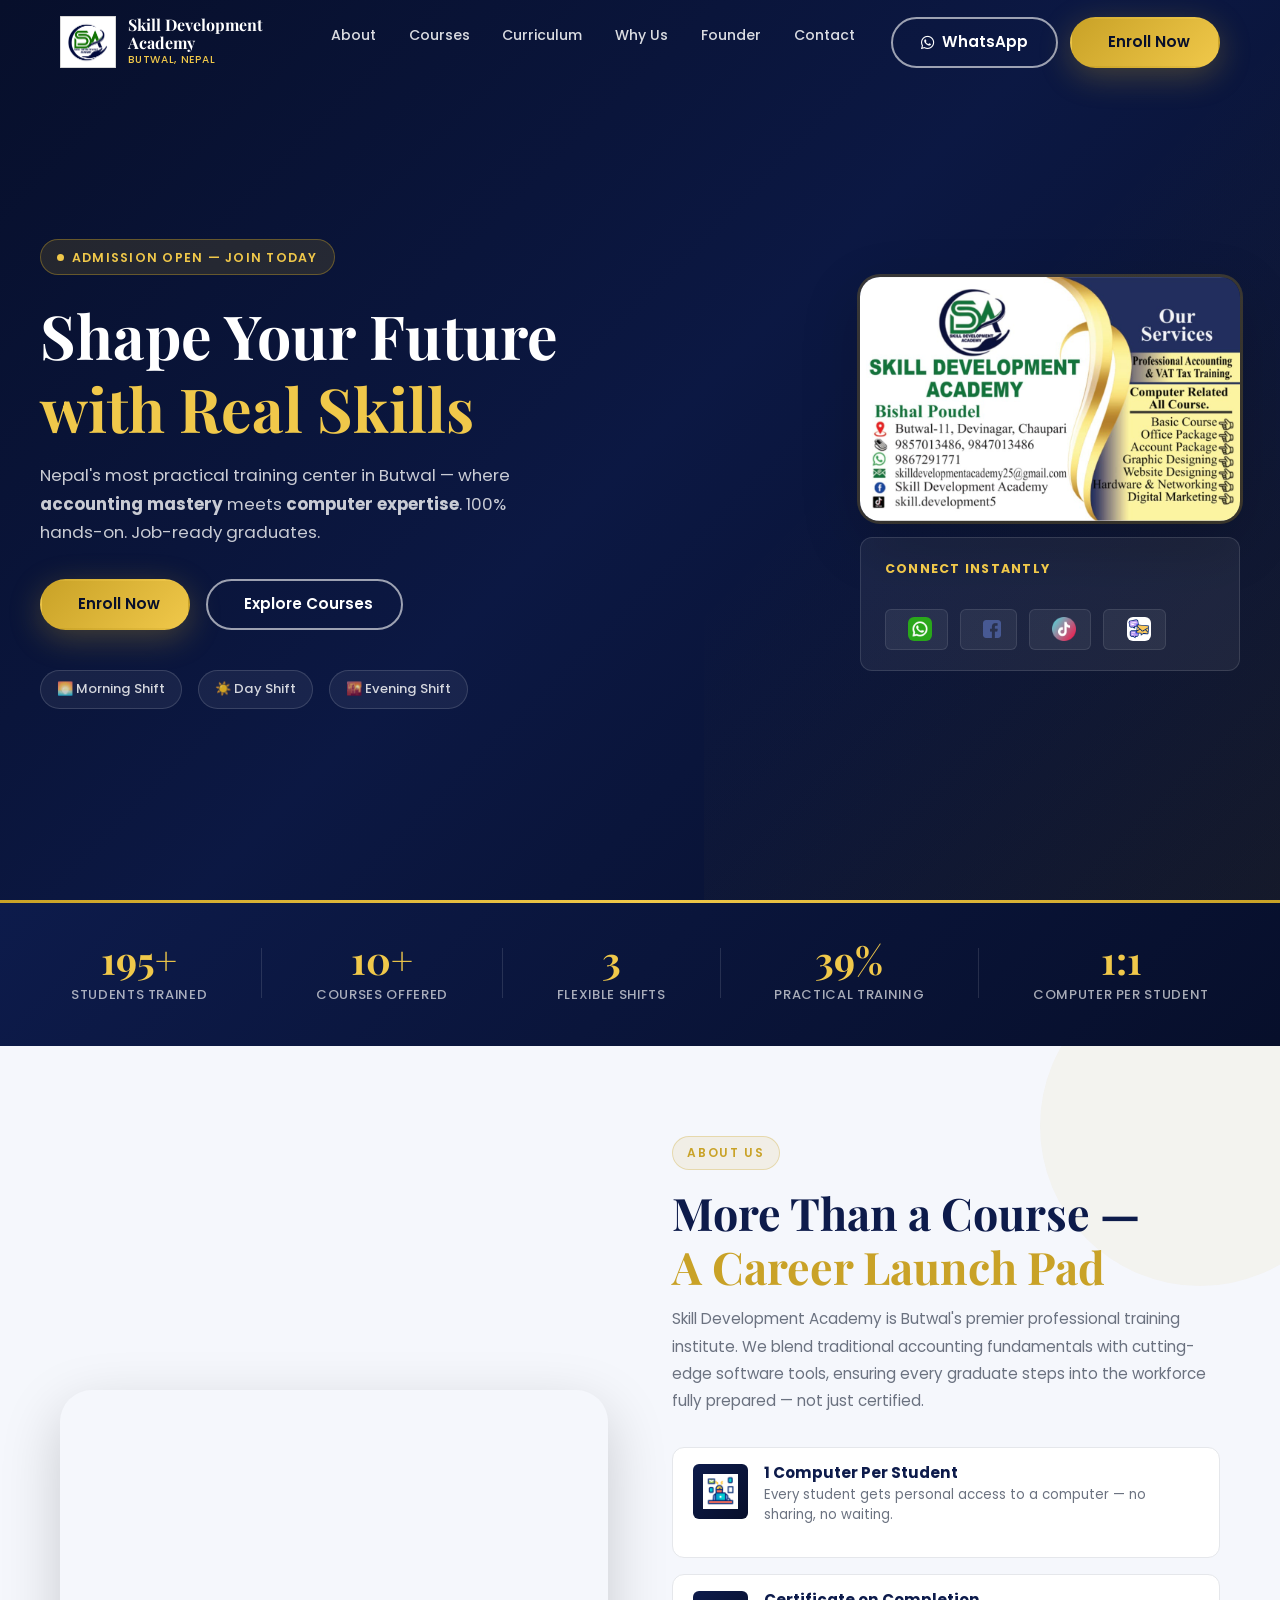
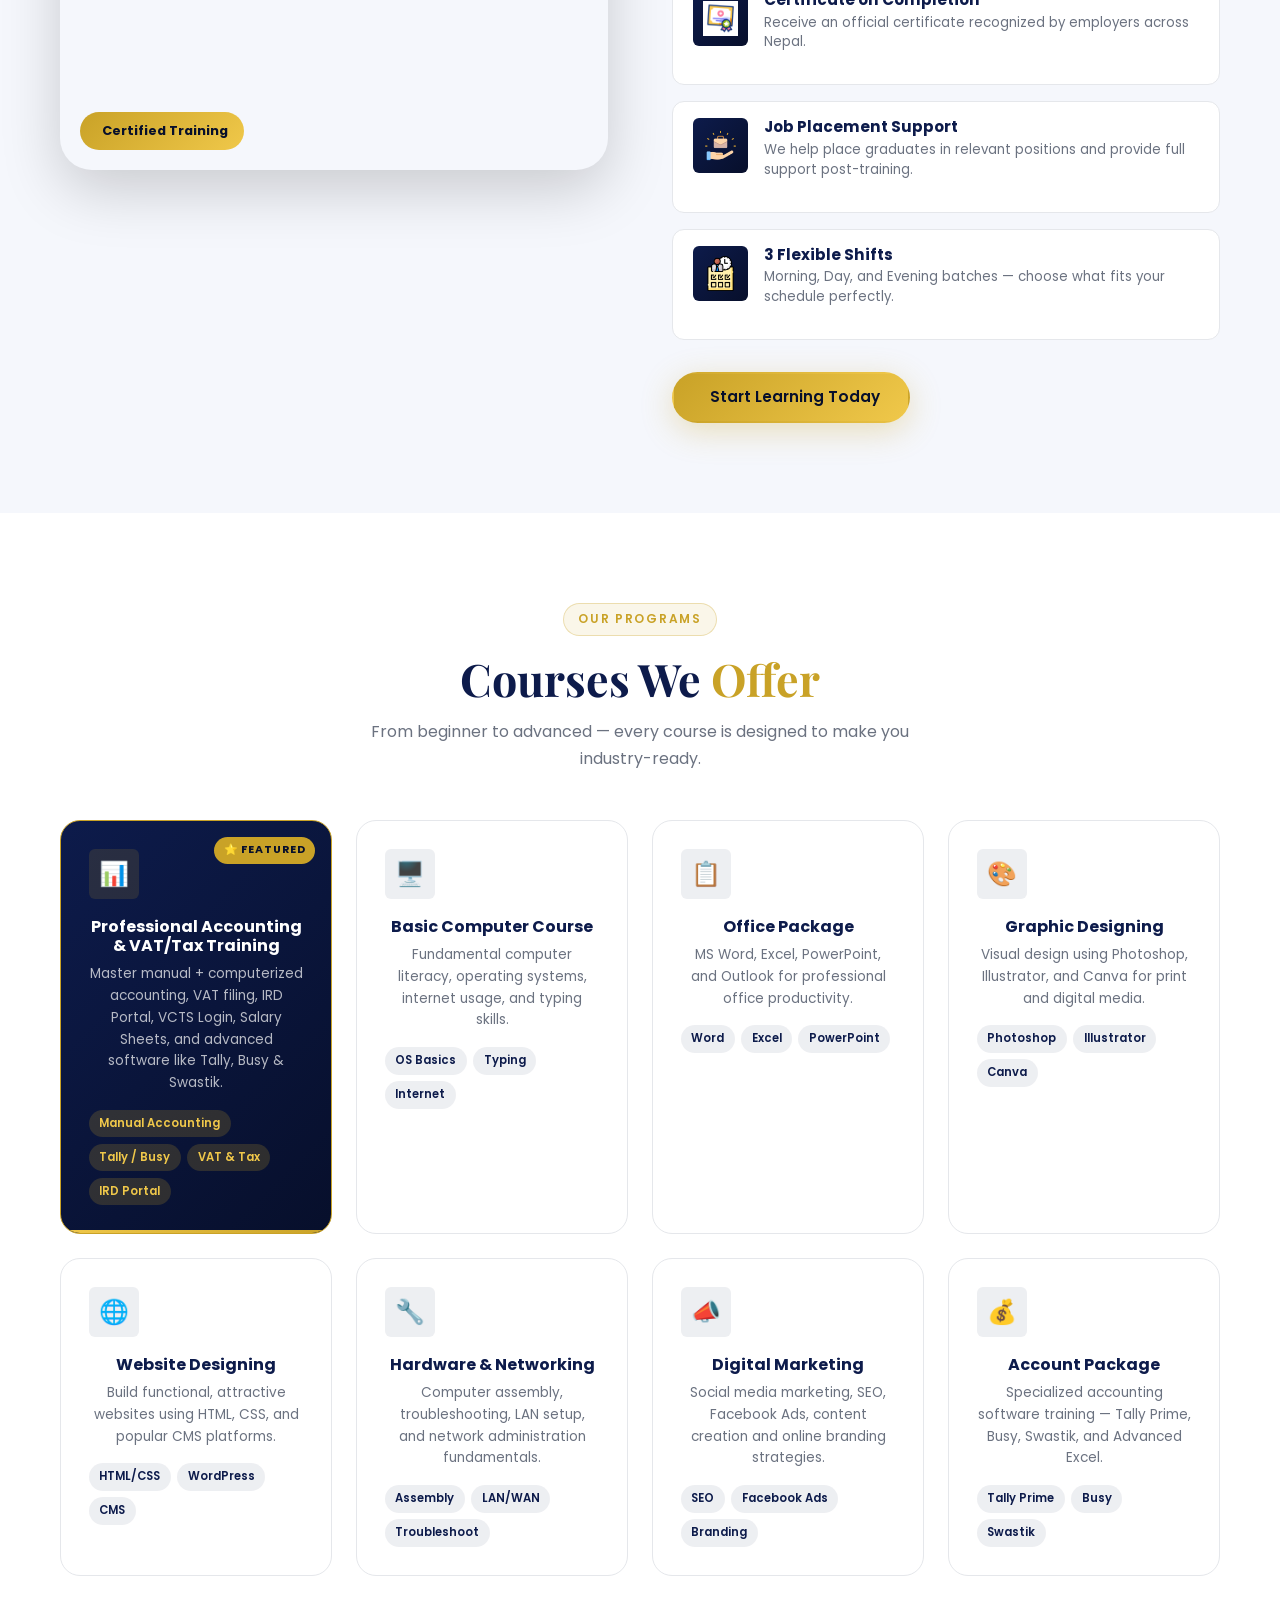
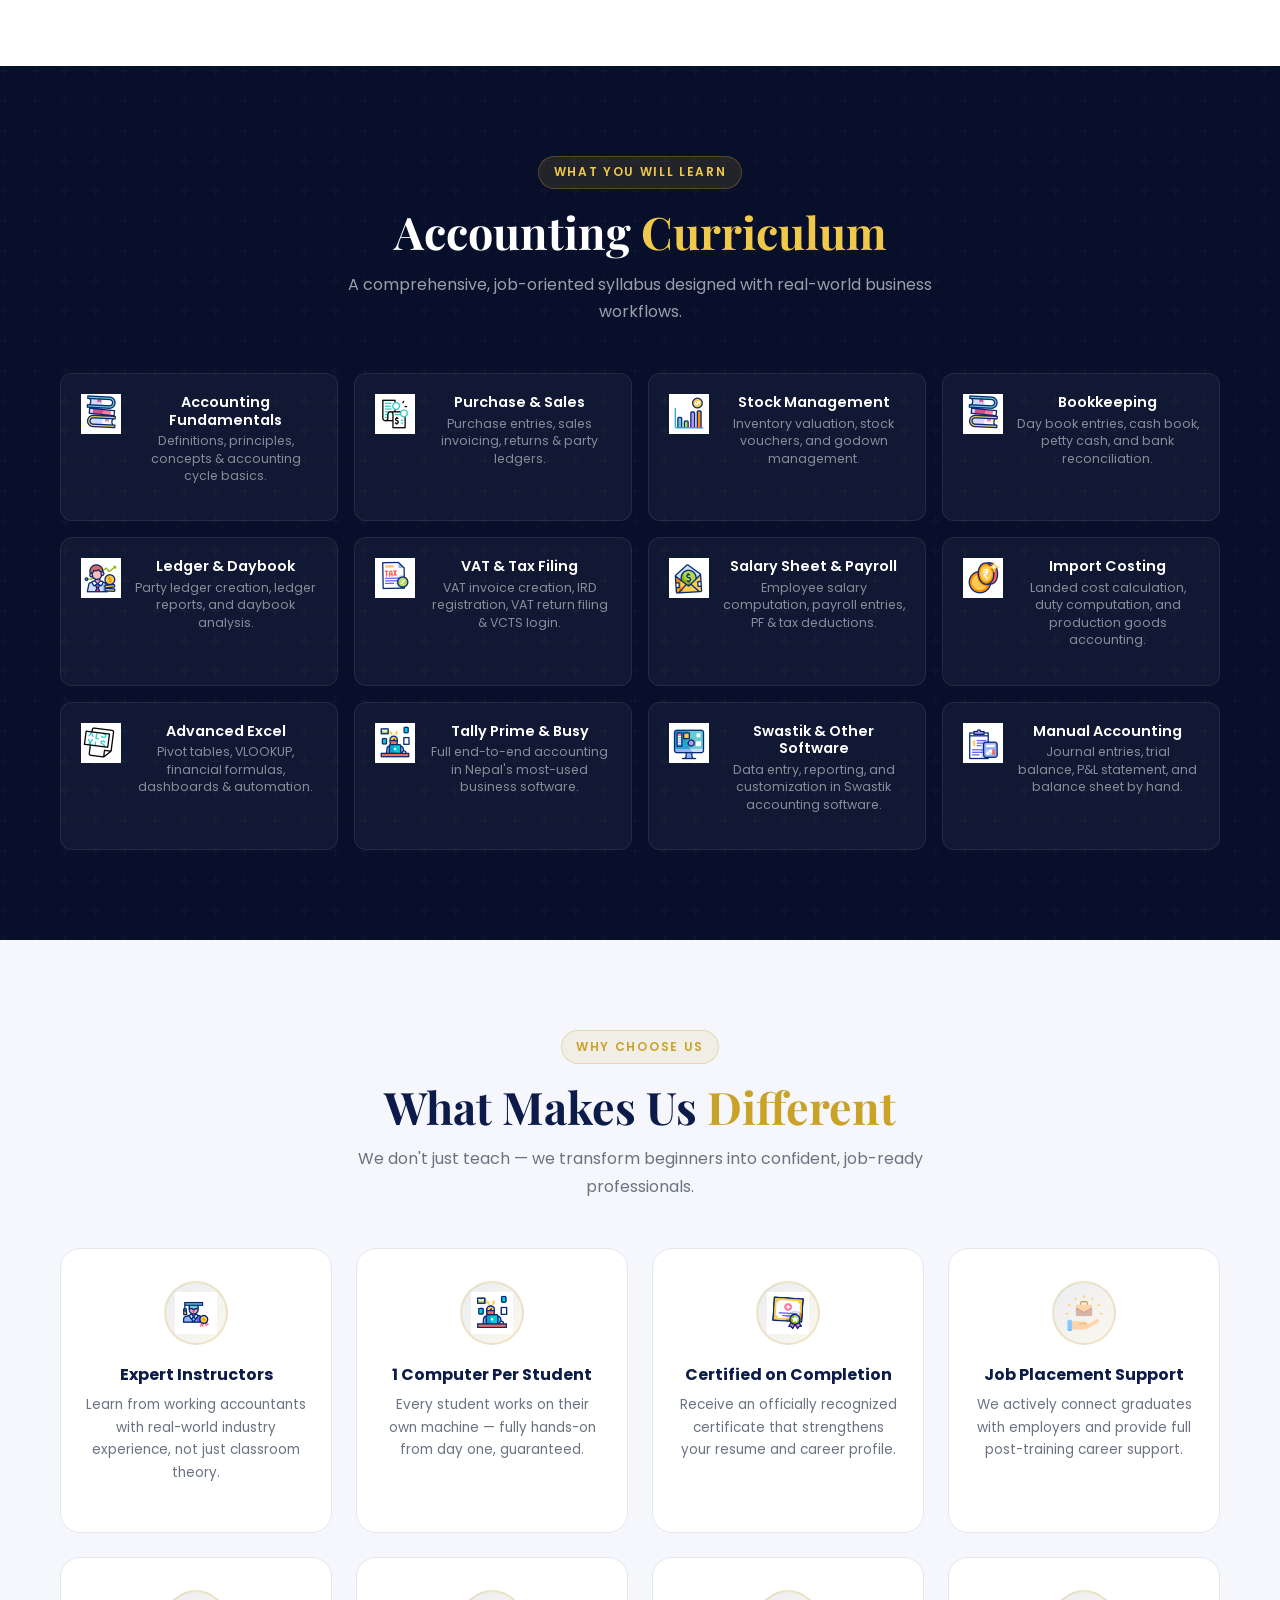
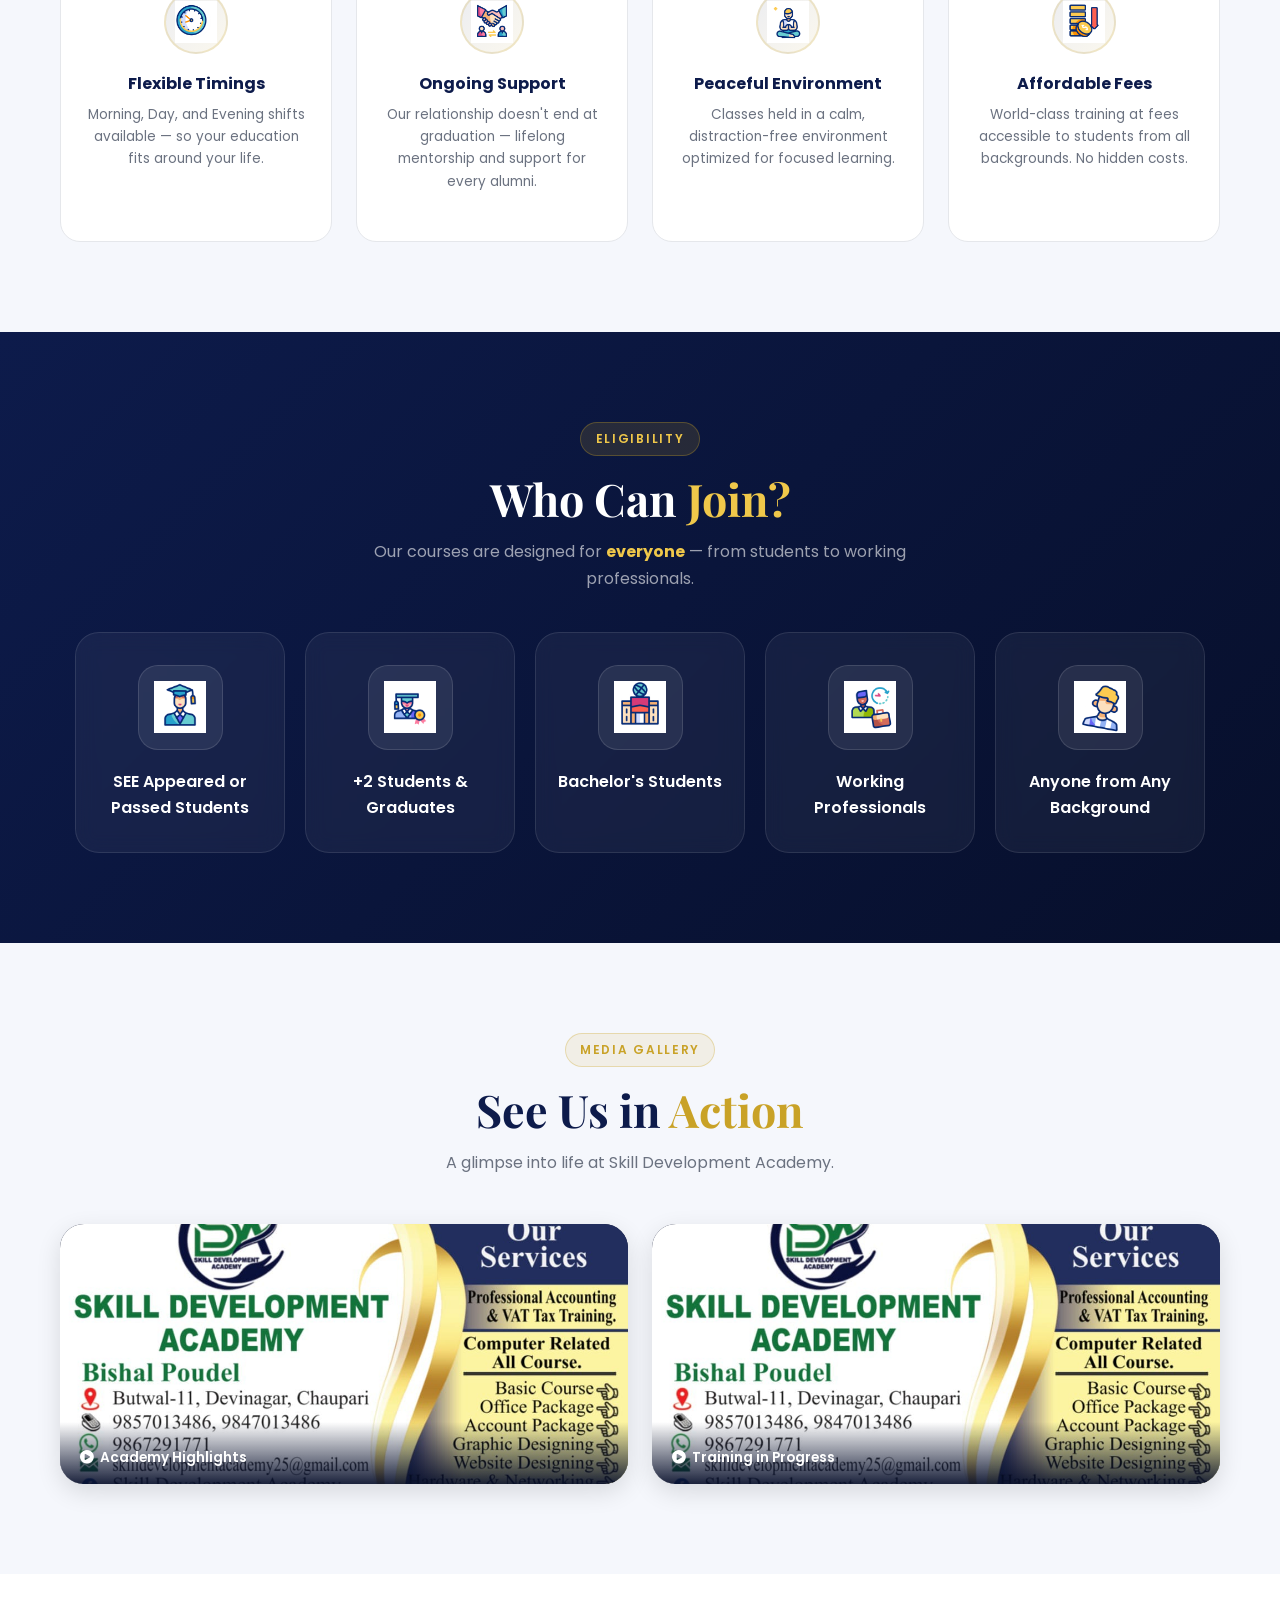
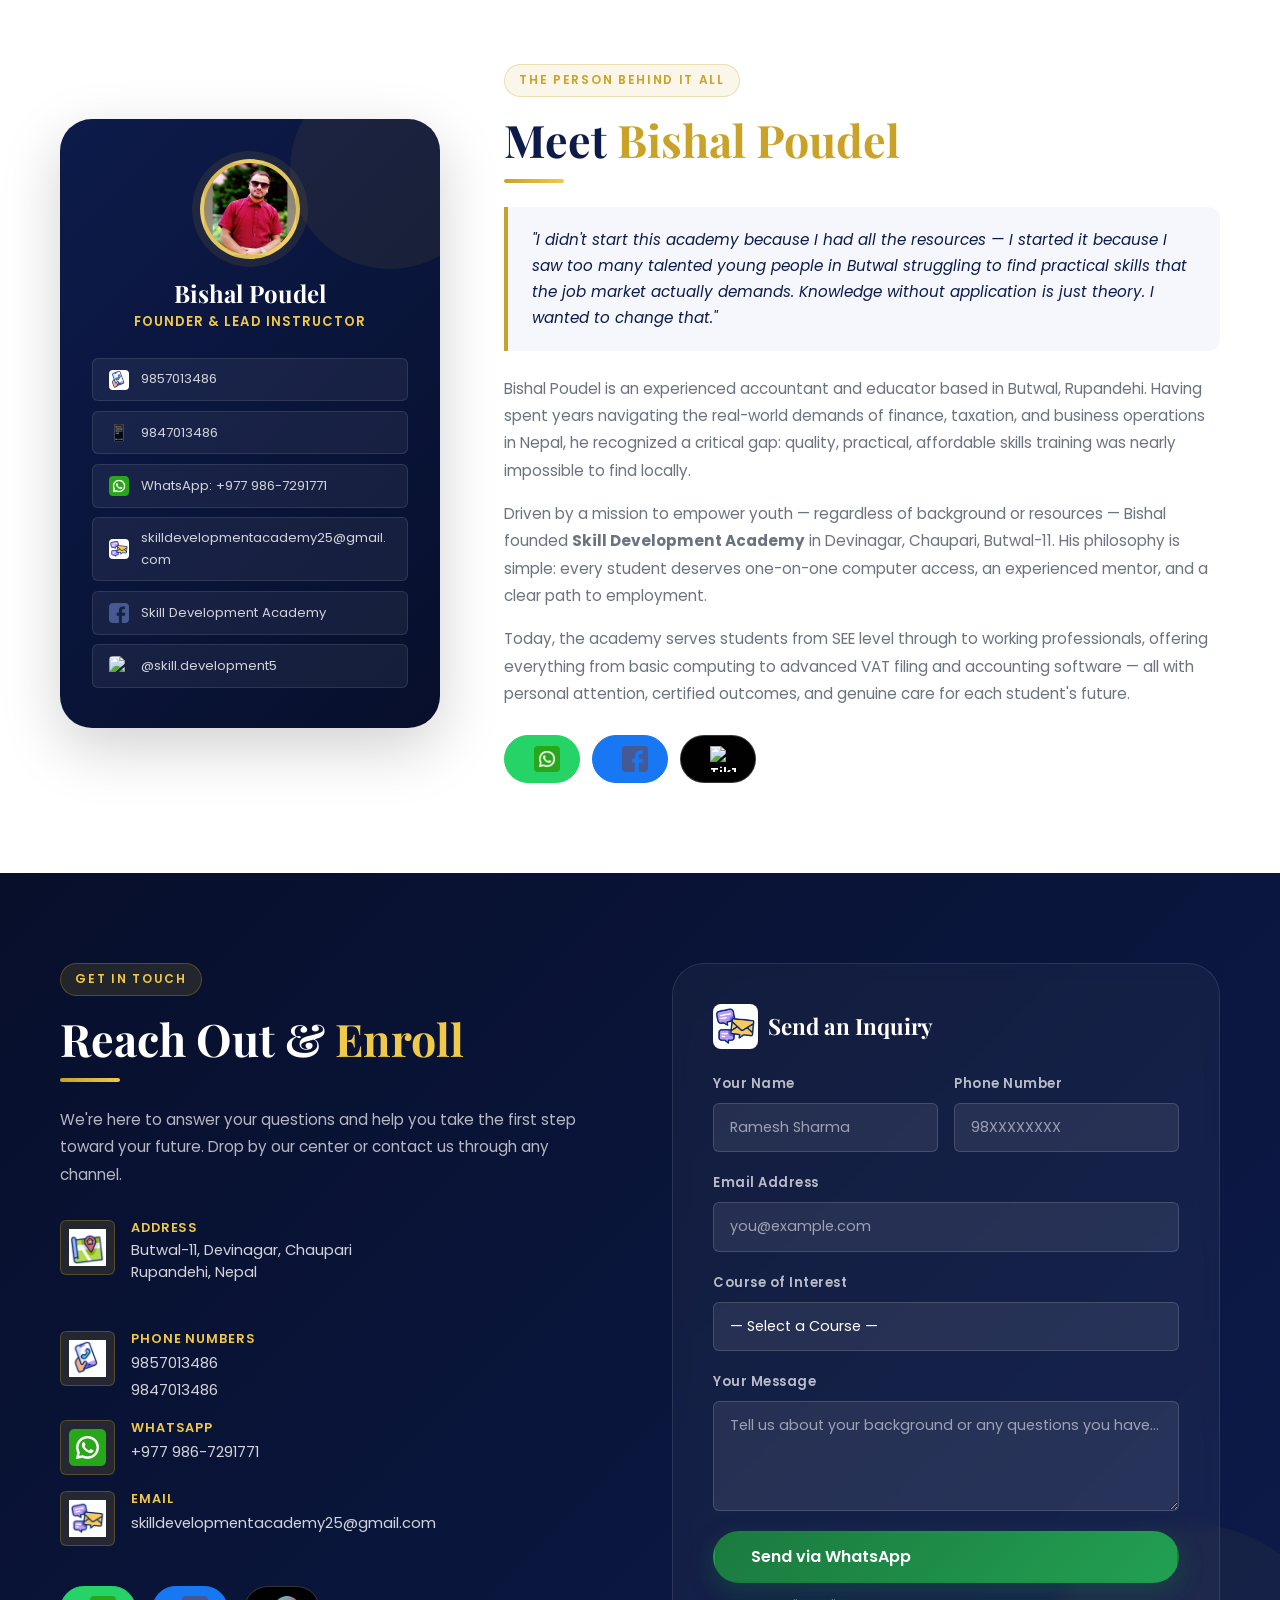
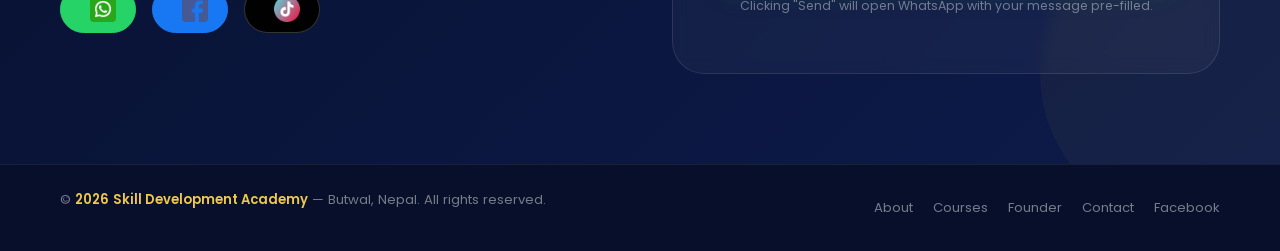
==== index.html @ 54a05e5a "fixed netlify homepage" ====
<!DOCTYPE html>
<html lang="en">
<head>
  <!-- =====================================================
       META & SEO
       ===================================================== -->
  <meta charset="UTF-8" />
  <meta name="viewport" content="width=device-width, initial-scale=1.0" />
  <meta name="description"
        content="Skill Development Academy – Butwal | Professional Accounting, VAT & Tax Training, Computer Courses. 100% Practical. Job-Oriented. Flexible Shifts." />
  <meta name="keywords"
        content="Skill Development Academy, Butwal, Accounting Course, VAT Training, Computer Course, Tally, Busy, Digital Marketing, Graphic Designing" />
  <meta name="author" content="Skill Development Academy – Bishal Poudel" />

  <!-- Open Graph -->
  <meta property="og:title"       content="Skill Development Academy | Butwal" />
  <meta property="og:description" content="Professional Accounting, VAT Training & Computer Courses in Butwal. Job-Oriented. 100% Practical." />
  <meta property="og:image"       content="assets/media/pamplate.jpeg" />
  <meta property="og:type"        content="website" />

  <title>Skill Development Academy | Butwal – Professional IT & Accounting Courses</title>

  <!-- =====================================================
       FONTS
       ===================================================== -->
  <link rel="preconnect" href="https://fonts.googleapis.com" />
  <link rel="preconnect" href="https://fonts.gstatic.com" crossorigin />
  <link href="https://fonts.googleapis.com/css2?family=Playfair+Display:wght@700;900&family=Poppins:wght@400;500;600;700&display=swap"
        rel="stylesheet" />

  <!-- =====================================================
       BOOTSTRAP 5.3
       ===================================================== -->
  <link
    href="https://cdn.jsdelivr.net/npm/bootstrap@5.3.3/dist/css/bootstrap.min.css"
    rel="stylesheet"
    integrity="sha384-QWTKZyjpPEjISv5WaRU9OFeRpok6YctnYmDr5pNlyT2bRjXh0JMhjY6hW+ALEwIH"
    crossorigin="anonymous"
  />

  <!-- Remove Bootstrap Icons link and add this instead: -->
<link rel="stylesheet" href="https://cdnjs.cloudflare.com/ajax/libs/font-awesome/6.5.0/css/all.min.css">

  <!-- =====================================================
       CUSTOM STYLESHEET
       ===================================================== -->
  <link rel="stylesheet" href="/pages/style.css" />
  <link rel="icon" href="../Assets/logo.png" type="image/png">
</head>

<body>

  <!-- =====================================================
       NAVBAR
       ===================================================== -->
  <nav id="navbar" aria-label="Main navigation">
    <div class="container navbar-inner">

      <!-- Brand -->
      <a href="#hero" class="navbar-brand">
        <img src="/Assets/logo.png" alt="Skill Development Academy Logo" class="navbar-logo" />
        <div class="navbar-brand-text">
          <span class="navbar-brand-name">Skill Development<br>Academy</span>
          <span class="navbar-brand-tagline">Butwal, Nepal</span>
        </div>
      </a>

      <!-- Desktop links -->
      <ul class="nav-links" role="list">
        <li><a href="#about">About</a></li>
        <li><a href="#courses">Courses</a></li>
        <li><a href="#curriculum">Curriculum</a></li>
        <li><a href="#why">Why Us</a></li>
        <li><a href="#founder">Founder</a></li>
        <li><a href="#contact">Contact</a></li>
      </ul>

      <!-- Desktop CTA -->
      <div class="nav-cta">
        <a href="https://wa.me/9779867291771" target="_blank" rel="noopener"
           class="btn btn-outline-white btn-sm">
          <i class="fab fa-whatsapp"></i> WhatsApp
        </a>
        <a href="#contact" class="btn btn-gold btn-sm">
          <i class="bi bi-mortarboard-fill"></i> Enroll Now
        </a>
      </div>

      <!-- Mobile hamburger -->
      <button class="nav-toggler" id="navToggler" aria-label="Toggle navigation" aria-expanded="false">
        <span></span><span></span><span></span>
      </button>
    </div>

    <!-- Mobile menu -->
    <div class="nav-mobile" id="navMobile" role="navigation">
      <a href="#about"      class="nav-link-mobile">About</a>
      <a href="#courses"    class="nav-link-mobile">Courses</a>
      <a href="#curriculum" class="nav-link-mobile">Curriculum</a>
      <a href="#why"        class="nav-link-mobile">Why Us</a>
      <a href="#founder"    class="nav-link-mobile">Founder</a>
      <a href="#contact"    class="nav-link-mobile">Contact</a>
      <a href="https://wa.me/9779867291771" target="_blank" rel="noopener"
         class="btn btn-green mt-2">
        <i class="bi bi-whatsapp"></i> Chat on WhatsApp
      </a>
      <a href="#contact" class="btn btn-gold mt-1">
        <i class="bi bi-mortarboard-fill"></i> Enroll Now
      </a>
    </div>
  </nav>
  <!-- /NAVBAR -->


  <!-- =====================================================
       HERO SECTION
       ===================================================== -->
  <section id="hero" aria-label="Hero">

    <!-- Background video -->
    <video class="hero-video-bg" autoplay muted loop playsinline
           aria-hidden="true" preload="metadata">
      <source src="/Assets/Hero_section.mp4" type="video/mp4" />
    </video>

    <div class="hero-overlay" aria-hidden="true"></div>
    <div class="hero-stripe"  aria-hidden="true"></div>

    <div class="container hero-content">
      <div class="hero-row">

        <!-- Hero Text -->
        <div class="hero-text">
          <div class="hero-badge">
            <span class="dot"></span> Admission Open — Join Today
          </div>

          <h1 class="hero-title">
            Shape Your Future<br>
            <span class="highlight">with Real Skills</span>
          </h1>

          <p class="hero-desc">
            Nepal's most practical training center in Butwal — where <strong>accounting mastery</strong>
            meets <strong>computer expertise</strong>. 100% hands-on. Job-ready graduates.
          </p>

          <div class="hero-actions">
            <a href="#contact" class="btn btn-gold">
              <i class="bi bi-mortarboard-fill"></i> Enroll Now
            </a>
            <a href="#courses" class="btn btn-outline-white">
              <i class="bi bi-grid-3x3-gap-fill"></i> Explore Courses
            </a>
          </div>

          <!-- Shift pills -->
          <div class="hero-shifts">
            <div class="shift-pill">🌅 Morning Shift</div>
            <div class="shift-pill">☀️ Day Shift</div>
            <div class="shift-pill">🌇 Evening Shift</div>
          </div>
        </div>

        <!-- Hero Visual -->
        <div class="hero-visual">
          <!-- Academy flyer / pamphlet -->
          <div class="hero-flyer">
            <img src="/Assets/pamplate.jpeg"
                 alt="Skill Development Academy – Course Pamphlet"
                 loading="eager" />
          </div>

          <!-- Quick social contact -->
          <div class="hero-quick-contact">
            <p class="qc-title">Connect Instantly</p>
            <div class="qc-links">
              <a href="https://wa.me/9779867291771" target="_blank" rel="noopener"
                 class="qc-link">
                <i class="bi bi-whatsapp" style="color:#25d366;font-size:1.1rem;"></i>
                <img src="/Assets/GIF/whatsapp.png" alt="Whatsapp">
              </a>
              <a href="https://www.facebook.com/profile.php?id=61586348606118"
                 target="_blank" rel="noopener" class="qc-link">
                <i class="bi bi-facebook" style="color:#1877f2;font-size:1.1rem;"></i>
                <img src="/Assets/GIF/facebook.png" alt="Facebook" class="brand-icon">
              </a>
              <a href="https://tiktok.com/@bishalpoudel35"
                 target="_blank" rel="noopener" class="qc-link">
                <i class="bi bi-tiktok" style="font-size:1rem;"></i>
                <img src="/Assets/GIF/Tiktok.png" alt="TikTok">
              </a>
              <a href="mailto:skilldevelopmentacademy25@gmail.com" class="qc-link">
                <i class="bi bi-envelope-fill" style="color:#ea4335;font-size:1rem;"></i>
                <img src="/Assets/GIF/Email.gif" alt="Email">
              </a>
            </div>
          </div>
        </div>
        <!-- /Hero Visual -->

      </div>
    </div>
  </section>
  <!-- /HERO -->


  <!-- =====================================================
       STATS BAR
       ===================================================== -->
  <section id="stats" aria-label="Academy statistics">
    <div class="container">
      <div class="stats-grid">

        <div class="stat-item">
          <div class="stat-number" data-count="500">0+</div>
          <div class="stat-label">Students Trained</div>
        </div>

        <div class="stat-divider" aria-hidden="true"></div>

        <div class="stat-item">
          <div class="stat-number" data-count="10">0+</div>
          <div class="stat-label">Courses Offered</div>
        </div>

        <div class="stat-divider" aria-hidden="true"></div>

        <div class="stat-item">
          <div class="stat-number" data-count="3">0</div>
          <div class="stat-label">Flexible Shifts</div>
        </div>

        <div class="stat-divider" aria-hidden="true"></div>

        <div class="stat-item">
          <div class="stat-number" data-count="100">0%</div>
          <div class="stat-label">Practical Training</div>
        </div>

        <div class="stat-divider" aria-hidden="true"></div>

        <div class="stat-item">
          <div class="stat-number">1:1</div>
          <div class="stat-label">Computer Per Student</div>
        </div>

      </div>
    </div>
  </section>
  <!-- /STATS -->


  <!-- =====================================================
       ABOUT SECTION
       ===================================================== -->
  <section id="about" aria-labelledby="about-heading">
    <div class="container">
      <div class="about-grid">

        <!-- Video / media side -->
        <div class="about-video-wrap reveal">
          <video autoplay muted loop playsinline preload="metadata">
            <source src="/Assets/About-us.mp4" type="video/mp4" />
          </video>
          <div class="about-video-badge">
            <i class="bi bi-patch-check-fill"></i> Certified Training
          </div>
        </div>

        <!-- Text side -->
        <div class="about-text reveal">
          <span class="section-tag">About Us</span>
          <h2 class="section-title" id="about-heading">
            More Than a Course —<br>
            <span>A Career Launch Pad</span>
          </h2>
          <p style="color:var(--clr-gray);margin-bottom:1.5rem;font-size:.95rem;line-height:1.8;">
            Skill Development Academy is Butwal's premier professional training institute.
            We blend traditional accounting fundamentals with cutting-edge software tools,
            ensuring every graduate steps into the workforce fully prepared —
            not just certified.
          </p>

          <div class="about-features">
            <div class="about-feature">
              <div class="feature-icon"><img src="/Assets/GIF/Computer.gif" alt="computer"></div>
              <div class="feature-body">
                <h4>1 Computer Per Student</h4>
                <p>Every student gets personal access to a computer — no sharing, no waiting.</p>
              </div>
            </div>
            <div class="about-feature">
              <div class="feature-icon"><img src="/Assets/GIF/certificate.gif" alt="Certificate"></div>
              <div class="feature-body">
                <h4>Certificate on Completion</h4>
                <p>Receive an official certificate recognized by employers across Nepal.</p>
              </div>
            </div>
            <div class="about-feature">
              <div class="feature-icon"><img src="/Assets/GIF/job-placement.png" alt="Job Placement"></div>
              <div class="feature-body">
                <h4>Job Placement Support</h4>
                <p>We help place graduates in relevant positions and provide full support post-training.</p>
              </div>
            </div>
            <div class="about-feature">
              <div class="feature-icon"><img src="/Assets/GIF/shifts.png" alt="Flexible Shifts"></div>
              <div class="feature-body">
                <h4>3 Flexible Shifts</h4>
                <p>Morning, Day, and Evening batches — choose what fits your schedule perfectly.</p>
              </div>
            </div>
          </div>

          <a href="#contact" class="btn btn-gold">
            <i class="bi bi-arrow-right-circle-fill"></i> Start Learning Today
          </a>
        </div>

      </div>
    </div>
  </section>
  <!-- /ABOUT -->


  <!-- =====================================================
       COURSES SECTION
       ===================================================== -->
  <section id="courses" aria-labelledby="courses-heading">
    <div class="container text-center">
      <span class="section-tag reveal">Our Programs</span>
      <h2 class="section-title reveal" id="courses-heading">
        Courses We <span>Offer</span>
      </h2>
      <p class="section-subtitle reveal">
        From beginner to advanced — every course is designed to make you industry-ready.
      </p>

      <div class="courses-grid">

        <!-- Featured: Accounting -->
        <div class="course-card featured reveal">
          <div class="course-badge">⭐ Featured</div>
          <div class="course-icon">📊</div>
          <h3>Professional Accounting & VAT/Tax Training</h3>
          <p>Master manual + computerized accounting, VAT filing, IRD Portal, VCTS Login,
             Salary Sheets, and advanced software like Tally, Busy &amp; Swastik.</p>
          <div class="course-tags">
            <span class="course-tag">Manual Accounting</span>
            <span class="course-tag">Tally / Busy</span>
            <span class="course-tag">VAT & Tax</span>
            <span class="course-tag">IRD Portal</span>
          </div>
        </div>

        <!-- Basic Computer -->
        <div class="course-card reveal">
          <div class="course-icon">🖥️</div>
          <h3>Basic Computer Course</h3>
          <p>Fundamental computer literacy, operating systems, internet usage, and typing skills.</p>
          <div class="course-tags">
            <span class="course-tag">OS Basics</span>
            <span class="course-tag">Typing</span>
            <span class="course-tag">Internet</span>
          </div>
        </div>

        <!-- Office Package -->
        <div class="course-card reveal">
          <div class="course-icon">📋</div>
          <h3>Office Package</h3>
          <p>MS Word, Excel, PowerPoint, and Outlook for professional office productivity.</p>
          <div class="course-tags">
            <span class="course-tag">Word</span>
            <span class="course-tag">Excel</span>
            <span class="course-tag">PowerPoint</span>
          </div>
        </div>

        <!-- Graphic Design -->
        <div class="course-card reveal">
          <div class="course-icon">🎨</div>
          <h3>Graphic Designing</h3>
          <p>Visual design using Photoshop, Illustrator, and Canva for print and digital media.</p>
          <div class="course-tags">
            <span class="course-tag">Photoshop</span>
            <span class="course-tag">Illustrator</span>
            <span class="course-tag">Canva</span>
          </div>
        </div>

        <!-- Web Design -->
        <div class="course-card reveal">
          <div class="course-icon">🌐</div>
          <h3>Website Designing</h3>
          <p>Build functional, attractive websites using HTML, CSS, and popular CMS platforms.</p>
          <div class="course-tags">
            <span class="course-tag">HTML/CSS</span>
            <span class="course-tag">WordPress</span>
            <span class="course-tag">CMS</span>
          </div>
        </div>

        <!-- Hardware & Networking -->
        <div class="course-card reveal">
          <div class="course-icon">🔧</div>
          <h3>Hardware & Networking</h3>
          <p>Computer assembly, troubleshooting, LAN setup, and network administration fundamentals.</p>
          <div class="course-tags">
            <span class="course-tag">Assembly</span>
            <span class="course-tag">LAN/WAN</span>
            <span class="course-tag">Troubleshoot</span>
          </div>
        </div>

        <!-- Digital Marketing -->
        <div class="course-card reveal">
          <div class="course-icon">📣</div>
          <h3>Digital Marketing</h3>
          <p>Social media marketing, SEO, Facebook Ads, content creation and online branding strategies.</p>
          <div class="course-tags">
            <span class="course-tag">SEO</span>
            <span class="course-tag">Facebook Ads</span>
            <span class="course-tag">Branding</span>
          </div>
        </div>

        <!-- Account Package -->
        <div class="course-card reveal">
          <div class="course-icon">💰</div>
          <h3>Account Package</h3>
          <p>Specialized accounting software training — Tally Prime, Busy, Swastik, and Advanced Excel.</p>
          <div class="course-tags">
            <span class="course-tag">Tally Prime</span>
            <span class="course-tag">Busy</span>
            <span class="course-tag">Swastik</span>
          </div>
        </div>

      </div>
    </div>
  </section>
  <!-- /COURSES -->


  <!-- =====================================================
       ACCOUNTING CURRICULUM
       ===================================================== -->
  <section id="curriculum" aria-labelledby="curriculum-heading">
    <div class="container text-center">
      <span class="section-tag" style="color:var(--clr-gold-light);background:rgba(201,162,39,.15);">
        What You Will Learn
      </span>
      <h2 class="section-title text-white reveal" id="curriculum-heading">
        Accounting <span style="color:var(--clr-gold-light);">Curriculum</span>
      </h2>
      <p class="section-subtitle reveal" style="color:rgba(255,255,255,.6);">
        A comprehensive, job-oriented syllabus designed with real-world business workflows.
      </p>

      <div class="curriculum-grid">
        <!-- Each curriculum item -->
        <div class="curriculum-item reveal">
          <div class="curriculum-emoji"><img src="/Assets/GIF/Book.gif" alt="Book"></div>
          <div>
            <h4>Accounting Fundamentals</h4>
            <p>Definitions, principles, concepts & accounting cycle basics.</p>
          </div>
        </div>
        <div class="curriculum-item reveal">
          <div class="curriculum-emoji"><img src="/Assets/GIF/invoice.gif" alt="purchase"></div>
          <div>
            <h4>Purchase & Sales</h4>
            <p>Purchase entries, sales invoicing, returns & party ledgers.</p>
          </div>
        </div>
        <div class="curriculum-item reveal">
          <div class="curriculum-emoji"><img src="/Assets/GIF/Stock.gif" alt="stock"></div>
          <div>
            <h4>Stock Management</h4>
            <p>Inventory valuation, stock vouchers, and godown management.</p>
          </div>
        </div>
        <div class="curriculum-item reveal">
          <div class="curriculum-emoji"><img src="/Assets/GIF/Book.gif" alt="Book"></div>
          <div>
            <h4>Bookkeeping</h4>
            <p>Day book entries, cash book, petty cash, and bank reconciliation.</p>
          </div>
        </div>
        <div class="curriculum-item reveal">
          <div class="curriculum-emoji"><img src="/Assets/GIF/Trader.gif" alt="computer"></div>
          <div>
            <h4>Ledger & Daybook</h4>
            <p>Party ledger creation, ledger reports, and daybook analysis.</p>
          </div>
        </div>
        <div class="curriculum-item reveal">
          <div class="curriculum-emoji"><img src="/Assets/GIF/tax.gif" alt="Tax"></div>
          <div>
            <h4>VAT & Tax Filing</h4>
            <p>VAT invoice creation, IRD registration, VAT return filing &amp; VCTS login.</p>
          </div>
        </div>
        <div class="curriculum-item reveal">
          <div class="curriculum-emoji"><img src="/Assets/GIF/Salary.gif" alt="Salary"></div>
          <div>
            <h4>Salary Sheet & Payroll</h4>
            <p>Employee salary computation, payroll entries, PF &amp; tax deductions.</p>
          </div>
        </div>
        <div class="curriculum-item reveal">
          <div class="curriculum-emoji"><img src="/Assets/GIF/Money-1.gif" alt="ship"></div>
          <div>
            <h4>Import Costing</h4>
            <p>Landed cost calculation, duty computation, and production goods accounting.</p>
          </div>
        </div>
        <div class="curriculum-item reveal">
          <div class="curriculum-emoji"><img src="/Assets/GIF/Excel.gif" alt="Excel"></div>
          <div>
            <h4>Advanced Excel</h4>
            <p>Pivot tables, VLOOKUP, financial formulas, dashboards & automation.</p>
          </div>
        </div>
        <div class="curriculum-item reveal">
          <div class="curriculum-emoji"><img src="/Assets/GIF/Computer.gif" alt="computer"></div>
          <div>
            <h4>Tally Prime & Busy</h4>
            <p>Full end-to-end accounting in Nepal's most-used business software.</p>
          </div>
        </div>
        <div class="curriculum-item reveal">
          <div class="curriculum-emoji"><img src="/Assets/GIF/Software.gif" alt="clipboard"></div>
          <div>
            <h4>Swastik & Other Software</h4>
            <p>Data entry, reporting, and customization in Swastik accounting software.</p>
          </div>
        </div>
        <div class="curriculum-item reveal">
          <div class="curriculum-emoji"><img src="/Assets/GIF/Accounting.gif" alt="manual accounting"></div>
          <div>
            <h4>Manual Accounting</h4>
            <p>Journal entries, trial balance, P&amp;L statement, and balance sheet by hand.</p>
          </div>
        </div>
      </div>
    </div>
  </section>
  <!-- /CURRICULUM -->


  <!-- =====================================================
       WHY CHOOSE US
       ===================================================== -->
  <section id="why" aria-labelledby="why-heading">
    <div class="container text-center">
      <span class="section-tag reveal">Why Choose Us</span>
      <h2 class="section-title reveal" id="why-heading">
        What Makes Us <span>Different</span>
      </h2>
      <p class="section-subtitle reveal">
        We don't just teach — we transform beginners into confident, job-ready professionals.
      </p>

      <div class="why-grid">
        <div class="why-card reveal">
          <div class="why-icon"><img src="/Assets/GIF/Graduates.gif" alt="anyone"></div>
          <h3>Expert Instructors</h3>
          <p>Learn from working accountants with real-world industry experience, not just classroom theory.</p>
        </div>
        <div class="why-card reveal">
          <div class="why-icon"><img src="/Assets/GIF/Computer.gif" alt="computer"></div>
          <h3>1 Computer Per Student</h3>
          <p>Every student works on their own machine — fully hands-on from day one, guaranteed.</p>
        </div>
        <div class="why-card reveal">
          <div class="why-icon"><img src="/Assets/GIF/certificate.gif" alt="certificate"></div>
          <h3>Certified on Completion</h3>
          <p>Receive an officially recognized certificate that strengthens your resume and career profile.</p>
        </div>
        <div class="why-card reveal">
          <div class="why-icon"><img src="/Assets/GIF/job-placement.png" alt="job"></div>
          <h3>Job Placement Support</h3>
          <p>We actively connect graduates with employers and provide full post-training career support.</p>
        </div>
        <div class="why-card reveal">
          <div class="why-icon"><img src="/Assets/GIF/Clock.gif" alt="clock"></div>
          <h3>Flexible Timings</h3>
          <p>Morning, Day, and Evening shifts available — so your education fits around your life.</p>
        </div>
        <div class="why-card reveal">
          <div class="why-icon"><img src="/Assets/GIF/Collaborate.gif" alt="handshake"></div>
          <h3>Ongoing Support</h3>
          <p>Our relationship doesn't end at graduation — lifelong mentorship and support for every alumni.</p>
        </div>
        <div class="why-card reveal">
          <div class="why-icon"><img src="/Assets/GIF/Peace.gif" alt="peaceful environment"></div>
          <h3>Peaceful Environment</h3>
          <p>Classes held in a calm, distraction-free environment optimized for focused learning.</p>
        </div>
        <div class="why-card reveal">
          <div class="why-icon"><img src="/Assets/GIF/affortable-fee.gif" alt="affordable fees"></div>
          <h3>Affordable Fees</h3>
          <p>World-class training at fees accessible to students from all backgrounds. No hidden costs.</p>
        </div>
      </div>
    </div>
  </section>
  <!-- /WHY -->


  <!-- =====================================================
       WHO CAN JOIN
       ===================================================== -->
  <section id="eligibility" aria-labelledby="eligibility-heading">
    <div class="container text-center">
      <span class="section-tag" style="color:var(--clr-gold-light);background:rgba(201,162,39,.15);">
        Eligibility
      </span>
      <h2 class="section-title text-white reveal" id="eligibility-heading">
        Who Can <span style="color:var(--clr-gold-light);">Join?</span>
      </h2>
      <p class="section-subtitle reveal" style="color:rgba(255,255,255,.6);margin-bottom:2.5rem;">
        Our courses are designed for <strong style="color:var(--clr-gold-light);">everyone</strong> — from students to working professionals.
      </p>

      <div class="eligibility-cards">
        <div class="eligibility-card reveal">
          <div class="eligibility-emoji"><img src="/Assets/GIF/Students.gif" alt="students"></div>
          <h4>SEE Appeared or Passed Students</h4>
        </div>
        <div class="eligibility-card reveal">
          <div class="eligibility-emoji"><img src="/Assets/GIF/Graduates.gif" alt="graduates"></div>
          <h4>+2 Students & Graduates</h4>
        </div>
        <div class="eligibility-card reveal">
          <div class="eligibility-emoji"><img src="/Assets/GIF/Bachelors.gif" alt="bachelor's students"></div>
          <h4>Bachelor's Students</h4>
        </div>
        <div class="eligibility-card reveal">
          <div class="eligibility-emoji"><img src="/Assets/GIF/Working-professionals.gif" alt="working professionals"></div>
          <h4>Working Professionals</h4>
        </div>
        <div class="eligibility-card reveal">
          <div class="eligibility-emoji"><img src="/Assets/GIF/Anyone.gif" alt="anyone"></div>
          <h4>Anyone from Any Background</h4>
        </div>
      </div>
    </div>
  </section>
  <!-- /ELIGIBILITY -->


  <!-- =====================================================
       GALLERY / VIDEO SECTION
       ===================================================== -->
      <section id="gallery" aria-labelledby="gallery-heading">

        <div class="container text-center">

          <span class="section-tag reveal">Media Gallery</span>

          <h2 class="section-title reveal" id="gallery-heading">
            See Us in <span>Action</span>
          </h2>

          <p class="section-subtitle reveal">
            A glimpse into life at Skill Development Academy.
          </p>

          <div class="gallery-grid">

            <!-- VIDEO 1 -->
            <div class="gallery-video-card reveal">

              <video class="custom-video"
                    preload="metadata"
                    poster="/Assets/pamplate.jpeg">

                <source src="/Assets/video1.mp4" type="video/mp4" />

              </video>

              <div class="video-controls">

                <button class="video-btn play-btn">
                  <i class="fas fa-play"></i>
                </button>

                <input type="range"
                      class="volume-slider"
                      min="0"
                      max="1"
                      step="0.1"
                      value="1">

                <button class="video-btn fullscreen-btn">
                  <i class="fas fa-expand"></i>
                </button>

              </div>

              <div class="gallery-video-label">
                <i class="fas fa-play-circle"></i>
                Academy Highlights
              </div>

            </div>


            <!-- VIDEO 2 -->
            <div class="gallery-video-card reveal">

              <video class="custom-video"
                    preload="metadata"
                    poster="/Assets/pamplate.jpeg">

                <source src="/Assets/video2.mp4" type="video/mp4" />

              </video>

              <div class="video-controls">

                <button class="video-btn play-btn">
                  <i class="fas fa-play"></i>
                </button>

                <input type="range"
                      class="volume-slider"
                      min="0"
                      max="1"
                      step="0.1"
                      value="1">

                <button class="video-btn fullscreen-btn">
                  <i class="fas fa-expand"></i>
                </button>

              </div>

              <div class="gallery-video-label">
                <i class="fas fa-play-circle"></i>
                Training in Progress
              </div>

            </div>

          </div>

        </div>

      </section>
      <!-- /GALLERY -->


  <!-- =====================================================
       FOUNDER SECTION
       ===================================================== -->
  <section id="founder" aria-labelledby="founder-heading">
    <div class="container">
      <div class="founder-grid">

        <!-- Founder card -->
        <div class="founder-visual reveal">
          <div class="founder-card">
            <div class="founder-avatar"><img src="/Assets/owner.jpeg" alt="Owner"></div>
            <h2 class="founder-name">Bishal Poudel</h2>
            <p class="founder-title">Founder & Lead Instructor</p>

            <div class="founder-contact-pills">
              <a href="tel:9857013486" class="founder-contact-pill">
                <span class="icon"><img src="/Assets/GIF/Phone.gif" alt="Support"></span> 9857013486
              </a>
              <a href="tel:9847013486" class="founder-contact-pill">
                <span class="icon">📱</span> 9847013486
              </a>
              <a href="https://wa.me/9779867291771" target="_blank" rel="noopener"
                 class="founder-contact-pill">
                <span class="icon"><img src="/Assets/GIF/whatsapp.png" alt="Whatsapp"></span> WhatsApp: +977 986-7291771
              </a>
              <a href="mailto:skilldevelopmentacademy25@gmail.com" class="founder-contact-pill">
                <span class="icon"><img src="/Assets/GIF/Email.gif" alt="Email"></span> skilldevelopmentacademy25@gmail.com
              </a>
              <a href="https://www.facebook.com/profile.php?id=61586348606118"
                 target="_blank" rel="noopener" class="founder-contact-pill">
                <span class="icon"><img src="/Assets/GIF/facebook.png" alt="Facebook"></span> Skill Development Academy
              </a>
              <a href="https://tiktok.com/@bishalpoudel35"
                 target="_blank" rel="noopener" class="founder-contact-pill">
                <span class="icon"><img src="/Assets/GIF/tiktok.png" alt="TikTok"></span> @skill.development5
              </a>
            </div>
          </div>
        </div>

        <!-- Founder story -->
        <div class="founder-story reveal">
          <span class="section-tag">The Person Behind It All</span>
          <h2 class="section-title" id="founder-heading">
            Meet <span>Bishal Poudel</span>
          </h2>
          <div class="divider-gold"></div>

          <blockquote class="founder-quote">
            "I didn't start this academy because I had all the resources —
            I started it because I saw too many talented young people in Butwal
            struggling to find practical skills that the job market actually demands.
            Knowledge without application is just theory. I wanted to change that."
          </blockquote>

          <p>
            Bishal Poudel is an experienced accountant and educator based in Butwal, Rupandehi.
            Having spent years navigating the real-world demands of finance, taxation, and business
            operations in Nepal, he recognized a critical gap: quality, practical, affordable
            skills training was nearly impossible to find locally.
          </p>

          <p>
            Driven by a mission to empower youth — regardless of background or resources —
            Bishal founded <strong>Skill Development Academy</strong> in Devinagar, Chaupari,
            Butwal-11. His philosophy is simple: every student deserves one-on-one computer
            access, an experienced mentor, and a clear path to employment.
          </p>

          <p>
            Today, the academy serves students from SEE level through to working professionals,
            offering everything from basic computing to advanced VAT filing and accounting
            software — all with personal attention, certified outcomes, and genuine care
            for each student's future.
          </p>

          <div class="founder-social-row">
            <a href="https://wa.me/9779867291771" target="_blank" rel="noopener"
               class="social-btn whatsapp">
              <i class="bi bi-whatsapp"></i> <img src="/Assets/GIF/whatsapp.png" alt="Whatsapp">
            </a>
            <a href="https://www.facebook.com/profile.php?id=61586348606118"
               target="_blank" rel="noopener" class="social-btn facebook">
              <i class="bi bi-facebook"></i> <img src="/Assets/GIF/facebook.png" alt="Facebook">
            </a>
            <a href="https://tiktok.com/@bishalpoudel35"
               target="_blank" rel="noopener" class="social-btn tiktok">
              <i class="bi bi-tiktok"></i> <img src="/Assets/GIF/tiktok.png" alt="TikTok">
            </a>
          </div>
        </div>

      </div>
    </div>
  </section>
  <!-- /FOUNDER -->


  <!-- =====================================================
       CONTACT SECTION
       ===================================================== -->
  <section id="contact" aria-labelledby="contact-heading">
    <div class="container">
      <div class="contact-grid">

        <!-- Contact Info -->
        <div class="contact-info reveal">
          <span class="section-tag" style="color:var(--clr-gold-light);background:rgba(201,162,39,.15);">
            Get in Touch
          </span>
          <h2 class="section-title" id="contact-heading">
            Reach Out & <span style="color:var(--clr-gold-light);">Enroll</span>
          </h2>
          <div class="divider-gold" style="margin:.75rem 0 1.5rem 0;"></div>

          <p>
            We're here to answer your questions and help you take the first step
            toward your future. Drop by our center or contact us through any channel.
          </p>

          <div class="contact-items">
            <div class="contact-item">
              <div class="contact-item-icon"><img src="/Assets/GIF/Address.gif" alt="Address"></div>
              <div class="contact-item-body">
                <h4>Address</h4>
                <p>Butwal-11, Devinagar, Chaupari<br>Rupandehi, Nepal</p>
              </div>
            </div>

            <div class="contact-item">
              <div class="contact-item-icon"><img src="/Assets/GIF/Phone.gif" alt="Phone"></div>
              <div class="contact-item-body">
                <h4>Phone Numbers</h4>
                <a href="tel:9857013486">9857013486</a><br>
                <a href="tel:9847013486">9847013486</a>
              </div>
            </div>

            <div class="contact-item">
              <div class="contact-item-icon"><img src="/Assets/GIF/whatsapp.png" alt="whatsapp"></div>
              <div class="contact-item-body">
                <h4>WhatsApp</h4>
                <a href="https://wa.me/9779867291771" target="_blank" rel="noopener">
                  +977 986-7291771
                </a>
              </div>
            </div>

            <div class="contact-item">
              <div class="contact-item-icon"><img src="/Assets/GIF/Email.gif" alt="Email"></div>
              <div class="contact-item-body">
                <h4>Email</h4>
                <a href="mailto:skilldevelopmentacademy25@gmail.com">
                  skilldevelopmentacademy25@gmail.com
                </a>
              </div>
            </div>
          </div>

          <!-- Social Buttons -->
          <div class="social-bar">
            <a href="https://wa.me/9779867291771" target="_blank" rel="noopener"
               class="social-btn whatsapp">
              <i class="bi bi-whatsapp"></i> <img src="/Assets/GIF/whatsapp.png" alt="Whatsapp">
            </a>
            <a href="https://www.facebook.com/profile.php?id=61586348606118"
               target="_blank" rel="noopener" class="social-btn facebook">
              <i class="bi bi-facebook"></i> <img src="/Assets/GIF/facebook.png" alt="Facebook" class="brand-icon">
            </a>
            <a href="https://tiktok.com/@bishalpoudel35"
               target="_blank" rel="noopener" class="social-btn tiktok">
              <i class="bi bi-tiktok"></i> <img src="/Assets/GIF/Tiktok.png" alt="TikTok">
            </a>
          </div>
        </div>

        <!-- Inquiry Form -->
        <div class="contact-form-wrap reveal">
          <h3 class="form-title"><img src="/Assets/GIF/Email.gif" alt="Emails"> Send an Inquiry</h3>

          <div class="form-row">
            <div class="form-group">
              <label for="fname">Your Name</label>
              <input id="fname" type="text" class="form-control" placeholder="Ramesh Sharma" required />
            </div>
            <div class="form-group">
              <label for="fphone">Phone Number</label>
              <input id="fphone" type="tel" class="form-control" placeholder="98XXXXXXXX" required />
            </div>
          </div>

          <div class="form-group">
            <label for="femail">Email Address</label>
            <input id="femail" type="email" class="form-control" placeholder="you@example.com" />
          </div>

          <div class="form-group">
            <label for="fcourse">Course of Interest</label>
            <select id="fcourse" class="form-control">
              <option value="">— Select a Course —</option>
              <option>Professional Accounting & VAT/Tax Training</option>
              <option>Basic Computer Course</option>
              <option>Office Package</option>
              <option>Graphic Designing</option>
              <option>Website Designing</option>
              <option>Hardware & Networking</option>
              <option>Digital Marketing</option>
              <option>Account Package</option>
            </select>
          </div>

          <div class="form-group">
            <label for="fmsg">Your Message</label>
            <textarea id="fmsg" class="form-control"
                      placeholder="Tell us about your background or any questions you have…"></textarea>
          </div>

          <!-- WhatsApp direct submit -->
          <button type="button" id="sendWhatsApp" class="btn btn-green w-100" style="font-size:1rem;">
            <i class="bi bi-whatsapp"></i> Send via WhatsApp
          </button>

          <p style="color:rgba(255,255,255,.4);font-size:.78rem;text-align:center;margin-top:.75rem;">
            Clicking "Send" will open WhatsApp with your message pre-filled.
          </p>
        </div>

      </div>
    </div>
  </section>
  <!-- /CONTACT -->


  <!-- =====================================================
       FOOTER
       ===================================================== -->
  <footer id="footer" aria-label="Site footer">
    <div class="container">
      <div class="footer-inner">
        <p class="footer-copy">
          &copy; <span id="footerYear"></span>
          <span>Skill Development Academy</span> — Butwal, Nepal.
          All rights reserved.
        </p>
        <div class="footer-links">
          <a href="#about">About</a>
          <a href="#courses">Courses</a>
          <a href="#founder">Founder</a>
          <a href="#contact">Contact</a>
          <a href="https://www.facebook.com/profile.php?id=61586348606118"
             target="_blank" rel="noopener">Facebook</a>
        </div>
      </div>
    </div>
  </footer>
  <!-- /FOOTER -->


  <!-- Scroll-to-top button -->
<button id="scrollTop" aria-label="Scroll to top" title="Scroll to top">
   <i class="fas fa-chevron-up"></i>
</button>


  <!-- =====================================================
       BOOTSTRAP JS
       ===================================================== -->
  <script src="https://cdn.jsdelivr.net/npm/bootstrap@5.3.3/dist/js/bootstrap.bundle.min.js"></script>

  <!-- =====================================================
       CUSTOM JAVASCRIPT
       ===================================================== -->
  <script>
    /* ====================================================
       NAVBAR — scroll effect + active link highlighting
       ==================================================== */
    (function () {
      const navbar   = document.getElementById('navbar');
      const toggler  = document.getElementById('navToggler');
      const mobileMenu = document.getElementById('navMobile');
      const sections = document.querySelectorAll('section[id]');
      const navLinks = document.querySelectorAll('.nav-links a');

      // Scroll effect
      window.addEventListener('scroll', () => {
        navbar.classList.toggle('scrolled', window.scrollY > 60);
      }, { passive: true });

      // Hamburger toggle
      toggler.addEventListener('click', () => {
        const isOpen = mobileMenu.classList.toggle('open');
        toggler.classList.toggle('open', isOpen);
        toggler.setAttribute('aria-expanded', String(isOpen));
      });

      // Close mobile menu on link click
      mobileMenu.querySelectorAll('a').forEach(link => {
        link.addEventListener('click', () => {
          mobileMenu.classList.remove('open');
          toggler.classList.remove('open');
          toggler.setAttribute('aria-expanded', 'false');
        });
      });

      // Active link on scroll
      const observer = new IntersectionObserver(entries => {
        entries.forEach(entry => {
          if (entry.isIntersecting) {
            navLinks.forEach(a => a.classList.remove('active'));
            const active = document.querySelector(`.nav-links a[href="#${entry.target.id}"]`);
            if (active) active.classList.add('active');
          }
        });
      }, { threshold: 0.35 });

      sections.forEach(s => observer.observe(s));
    }());


    /* ====================================================
       SCROLL REVEAL — IntersectionObserver
       ==================================================== */
    (function () {
      const revealEls = document.querySelectorAll('.reveal');
      const io = new IntersectionObserver((entries) => {
        entries.forEach((entry, i) => {
          if (entry.isIntersecting) {
            // Staggered reveal inside grids
            entry.target.style.transitionDelay = `${(i % 6) * 80}ms`;
            entry.target.classList.add('visible');
            io.unobserve(entry.target);
          }
        });
      }, { threshold: 0.12 });

      revealEls.forEach(el => io.observe(el));
    }());


    /* ====================================================
       STATS COUNTER — count-up animation
       ==================================================== */
    (function () {
      const counters = document.querySelectorAll('.stat-number[data-count]');

      const countUp = (el) => {
        const target = parseInt(el.dataset.count, 10);
        const suffix = el.innerText.replace(/[0-9]/g, '').trim();
        const duration = 1800;
        const step = Math.ceil(target / (duration / 16));
        let current = 0;

        const tick = () => {
          current = Math.min(current + step, target);
          el.innerText = current + suffix;
          if (current < target) requestAnimationFrame(tick);
        };
        requestAnimationFrame(tick);
      };

      const io = new IntersectionObserver(entries => {
        entries.forEach(entry => {
          if (entry.isIntersecting) {
            countUp(entry.target);
            io.unobserve(entry.target);
          }
        });
      }, { threshold: 0.5 });

      counters.forEach(c => io.observe(c));
    }());


    /* ====================================================
       SCROLL-TO-TOP BUTTON
       ==================================================== */
    (function () {
      const btn = document.getElementById('scrollTop');
      window.addEventListener('scroll', () => {
        btn.classList.toggle('visible', window.scrollY > 400);
      }, { passive: true });
      btn.addEventListener('click', () => window.scrollTo({ top: 0, behavior: 'smooth' }));
    }());


    /* ====================================================
       FOOTER YEAR — auto-update
       ==================================================== */
    document.getElementById('footerYear').textContent = new Date().getFullYear();


    /* ====================================================
       WHATSAPP INQUIRY FORM — pre-fill message
       ==================================================== */
    (function () {
      const sendBtn = document.getElementById('sendWhatsApp');

      sendBtn.addEventListener('click', () => {
        const name   = document.getElementById('fname').value.trim()   || 'Not provided';
        const phone  = document.getElementById('fphone').value.trim()  || 'Not provided';
        const email  = document.getElementById('femail').value.trim()  || 'Not provided';
        const course = document.getElementById('fcourse').value        || 'Not specified';
        const msg    = document.getElementById('fmsg').value.trim()    || 'No additional message.';

        const text = [
          '🎓 *New Inquiry — Skill Development Academy*',
          '',
          `👤 *Name:* ${name}`,
          `📞 *Phone:* ${phone}`,
          `✉️ *Email:* ${email}`,
          `📚 *Course:* ${course}`,
          `💬 *Message:* ${msg}`,
          '',
          '_Sent via the academy website_'
        ].join('\n');

        const waURL = `https://wa.me/9779867291771?text=${encodeURIComponent(text)}`;
        window.open(waURL, '_blank', 'noopener,noreferrer');
      });
    }());


    /* ====================================================
       SMOOTH SCROLL — polyfill for older browsers
       ==================================================== */
    document.querySelectorAll('a[href^="#"]').forEach(anchor => {
      anchor.addEventListener('click', function (e) {
        const target = document.querySelector(this.getAttribute('href'));
        if (target) {
          e.preventDefault();
          const navH = document.getElementById('navbar').offsetHeight;
          const top  = target.getBoundingClientRect().top + window.scrollY - navH - 10;
          window.scrollTo({ top, behavior: 'smooth' });
        }
      });
    });

  </script>
  <script>

document.querySelectorAll('.gallery-video-card').forEach(card => {

    const video = card.querySelector('.custom-video');
    const playBtn = card.querySelector('.play-btn');
    const volumeSlider = card.querySelector('.volume-slider');
    const fullscreenBtn = card.querySelector('.fullscreen-btn');

    /* Play / Pause */

    playBtn.addEventListener('click', () => {

        if(video.paused){

            video.play();

            playBtn.innerHTML =
            '<i class="fas fa-pause"></i>';

        } else {

            video.pause();

            playBtn.innerHTML =
            '<i class="fas fa-play"></i>';

        }

    });

    /* Volume */

    volumeSlider.addEventListener('input', () => {

        video.volume = volumeSlider.value;

    });

    /* Fullscreen */

    fullscreenBtn.addEventListener('click', () => {

        if(video.requestFullscreen){

            video.requestFullscreen();

        }

    });

});

</script>

</body>
</html>
---- pages/style.css ----
/* ============================================================
   SKILL DEVELOPMENT ACADEMY — Main Stylesheet
   Author: Built for Bishal Poudel / Skill Development Academy
   Structure:
     1. CSS Variables & Reset
     2. Typography
     3. Utilities & Helpers
     4. Navbar
     5. Hero Section
     6. Stats Bar
     7. About Section
     8. Courses Section
     9. Why Choose Us
    10. Owner / Founder Section
    11. Contact Section
    12. Footer
    13. Animations
    14. Media Queries
   ============================================================ */

/* ============================================================
   1. CSS VARIABLES & RESET
   ============================================================ */
:root {
  --clr-navy:      #0d1b4b;
  --clr-navy-dark: #070f2b;
  --clr-gold:      #c9a227;
  --clr-gold-light:#f0c84a;
  --clr-green:     #1b7a3e;
  --clr-green-light:#22a052;
  --clr-white:     #ffffff;
  --clr-offwhite:  #f5f7fc;
  --clr-gray:      #6b7280;
  --clr-gray-light:#e5e7eb;
  --clr-text:      #1a1f36;

  --font-display:  'Playfair Display', serif;
  --font-body:     'Poppins', sans-serif;

  --radius-sm:  6px;
  --radius-md:  12px;
  --radius-lg:  20px;
  --radius-xl:  32px;

  --shadow-sm:  0 2px 8px rgba(0,0,0,.08);
  --shadow-md:  0 8px 24px rgba(0,0,0,.12);
  --shadow-lg:  0 20px 60px rgba(0,0,0,.18);
  --shadow-gold:0 8px 32px rgba(201,162,39,.30);

  --transition: .3s ease;
  --section-pad: 90px 0;
}

*, *::before, *::after {
  box-sizing: border-box;
  margin: 0;
  padding: 0;
}

html {
  scroll-behavior: smooth;
  font-size: 16px;
}

body {
  font-family: var(--font-body);
  color: var(--clr-text);
  background: var(--clr-white);
  overflow-x: hidden;
  line-height: 1.7;
}

img, video {
  max-width: 100%;
  display: block;
}

a {
  text-decoration: none;
  color: inherit;
  transition: color var(--transition);
}

ul { list-style: none; }

/* ============================================================
   2. TYPOGRAPHY
   ============================================================ */
h1, h2, h3, h4 {
  font-family: var(--font-display);
  line-height: 1.2;
  font-weight: 700;
}

.section-tag {
  display: inline-block;
  font-family: var(--font-body);
  font-size: .75rem;
  font-weight: 600;
  letter-spacing: .14em;
  text-transform: uppercase;
  color: var(--clr-gold);
  background: rgba(201,162,39,.1);
  border: 1px solid rgba(201,162,39,.3);
  padding: .35rem .9rem;
  border-radius: 50px;
  margin-bottom: 1rem;
}

.section-title {
  font-size: clamp(1.8rem, 3.5vw, 2.8rem);
  color: var(--clr-navy);
  margin-bottom: .75rem;
}

.section-title span {
  color: var(--clr-gold);
}

.section-subtitle {
  font-size: 1rem;
  color: var(--clr-gray);
  max-width: 600px;
  margin: 0 auto 3rem;
}

/* ============================================================
   3. UTILITIES & HELPERS
   ============================================================ */
.container { width: 100%; max-width: 1200px; margin: 0 auto; padding: 0 1.25rem; }
.text-center { text-align: center; }
.text-white { color: var(--clr-white); }

.btn {
  display: inline-flex;
  align-items: center;
  gap: .5rem;
  padding: .75rem 1.75rem;
  border-radius: 50px;
  font-family: var(--font-body);
  font-size: .95rem;
  font-weight: 600;
  border: 2px solid transparent;
  cursor: pointer;
  transition: all var(--transition);
  white-space: nowrap;
}

.btn-gold {
  background: linear-gradient(135deg, var(--clr-gold), var(--clr-gold-light));
  color: var(--clr-navy-dark);
  box-shadow: var(--shadow-gold);
}
.btn-gold:hover {
  transform: translateY(-2px);
  box-shadow: 0 12px 40px rgba(201,162,39,.45);
  color: var(--clr-navy-dark);
}

.btn-outline-white {
  border-color: rgba(255,255,255,.6);
  color: var(--clr-white);
  background: transparent;
}
.btn-outline-white:hover {
  background: rgba(255,255,255,.12);
  border-color: var(--clr-white);
  transform: translateY(-2px);
}

.btn-green {
  background: linear-gradient(135deg, var(--clr-green), var(--clr-green-light));
  color: var(--clr-white);
  box-shadow: 0 8px 24px rgba(27,122,62,.35);
}
.btn-green:hover {
  transform: translateY(-2px);
  box-shadow: 0 12px 36px rgba(27,122,62,.50);
}

.divider-gold {
  width: 60px;
  height: 4px;
  background: linear-gradient(90deg, var(--clr-gold), var(--clr-gold-light));
  border-radius: 4px;
  margin: 1rem auto 0;
}

/* ============================================================
   4. NAVBAR
   ============================================================ */
#navbar {
  position: fixed;
  top: 0; left: 0; right: 0;
  z-index: 1000;
  transition: background var(--transition), box-shadow var(--transition), padding var(--transition);
  padding: 1rem 0;
}

#navbar.scrolled {
  background: rgba(7, 15, 43, 0.97);
  backdrop-filter: blur(12px);
  -webkit-backdrop-filter: blur(12px);
  box-shadow: 0 4px 24px rgba(0,0,0,.3);
  padding: .6rem 0;
}

.navbar-inner {
  display: flex;
  align-items: center;
  justify-content: space-between;
  gap: 1rem;
}

.navbar-brand {
  display: flex;
  align-items: center;
  gap: .75rem;
  flex-shrink: 0;
}

.navbar-logo {
  height: 52px;
  width: auto;
  object-fit: contain;
  /* remove filter and border-radius */
}

.navbar-brand-text {
  display: flex;
  flex-direction: column;
}

.navbar-brand-name {
  font-family: var(--font-display);
  font-size: 1rem;
  font-weight: 700;
  color: var(--clr-white);
  line-height: 1.1;
}

.navbar-brand-tagline {
  font-size: .65rem;
  font-weight: 500;
  letter-spacing: .06em;
  color: var(--clr-gold-light);
  text-transform: uppercase;
}

.nav-links {
  display: flex;
  align-items: center;
  gap: .25rem;
}

.nav-links a {
  color: rgba(255,255,255,.85);
  font-size: .88rem;
  font-weight: 500;
  padding: .5rem .9rem;
  border-radius: var(--radius-sm);
  transition: all var(--transition);
}

.nav-links a:hover,
.nav-links a.active {
  color: var(--clr-gold-light);
  background: rgba(255,255,255,.06);
}

.nav-cta {
  display: flex;
  align-items: center;
  gap: .75rem;
  flex-shrink: 0;
}

/* Hamburger */
.nav-toggler {
  display: none;
  flex-direction: column;
  gap: 5px;
  background: none;
  border: none;
  cursor: pointer;
  padding: .4rem;
  z-index: 1100;
}
.nav-toggler span {
  display: block;
  width: 26px;
  height: 2px;
  background: var(--clr-white);
  border-radius: 2px;
  transition: all var(--transition);
}
.nav-toggler.open span:nth-child(1) { transform: translateY(7px) rotate(45deg); }
.nav-toggler.open span:nth-child(2) { opacity: 0; }
.nav-toggler.open span:nth-child(3) { transform: translateY(-7px) rotate(-45deg); }

/* Mobile menu */
.nav-mobile {
  display: none;
  flex-direction: column;
  background: var(--clr-navy-dark);
  padding: 1.25rem 1.5rem 1.75rem;
  gap: .25rem;
  border-top: 1px solid rgba(255,255,255,.08);
}
.nav-mobile.open { display: flex; }
.nav-mobile a {
  color: rgba(255,255,255,.85);
  font-size: .95rem;
  font-weight: 500;
  padding: .65rem .5rem;
  border-bottom: 1px solid rgba(255,255,255,.06);
  transition: color var(--transition);
}
.nav-mobile a:hover { color: var(--clr-gold-light); }
.nav-mobile .btn { margin-top: .75rem; width: 100%; justify-content: center; }

/* ============================================================
   5. HERO SECTION
   ============================================================ */
#hero {
  position: relative;
  min-height: 100vh;
  display: flex;
  align-items: center;
  overflow: hidden;
  background: var(--clr-navy-dark);
}

.hero-video-bg {
  position: absolute;
  inset: 0;
  width: 100%;
  height: 100%;
  object-fit: cover;
  opacity: .22;
  z-index: 0;
}

.hero-overlay {
  position: absolute;
  inset: 0;
  background: linear-gradient(
    135deg,
    rgba(7,15,43,.92) 0%,
    rgba(13,27,75,.75) 50%,
    rgba(7,15,43,.88) 100%
  );
  z-index: 1;
}

/* Decorative gold diagonal stripe */
.hero-stripe {
  position: absolute;
  top: 0; right: 0;
  width: 45%;
  height: 100%;
  background: linear-gradient(135deg, transparent 40%, rgba(201,162,39,.07) 100%);
  z-index: 2;
  pointer-events: none;
}

.hero-content {
  position: relative;
  z-index: 3;
  padding: 7rem 0 4rem;
}

.hero-row {
  display: flex;
  align-items: center;
  gap: 3rem;
}

.hero-text { flex: 1 1 55%; }

.hero-badge {
  display: inline-flex;
  align-items: center;
  gap: .5rem;
  background: rgba(201,162,39,.15);
  border: 1px solid rgba(201,162,39,.4);
  color: var(--clr-gold-light);
  font-size: .78rem;
  font-weight: 600;
  letter-spacing: .1em;
  text-transform: uppercase;
  padding: .4rem 1rem;
  border-radius: 50px;
  margin-bottom: 1.5rem;
  animation: fadeInDown .7s ease both;
}

.hero-badge .dot {
  width: 7px;
  height: 7px;
  border-radius: 50%;
  background: var(--clr-gold-light);
  animation: pulse 1.8s infinite;
}

.hero-title {
  font-size: clamp(2.2rem, 5vw, 3.8rem);
  color: var(--clr-white);
  margin-bottom: 1rem;
  animation: fadeInUp .8s .1s ease both;
}

.hero-title .highlight {
  color: var(--clr-gold-light);
  display: block;
}

.hero-desc {
  font-size: 1.05rem;
  color: rgba(255,255,255,.78);
  margin-bottom: 2rem;
  max-width: 500px;
  animation: fadeInUp .8s .2s ease both;
}

.hero-actions {
  display: flex;
  flex-wrap: wrap;
  gap: 1rem;
  margin-bottom: 2.5rem;
  animation: fadeInUp .8s .3s ease both;
}

.hero-shifts {
  display: flex;
  gap: 1rem;
  flex-wrap: wrap;
  animation: fadeInUp .8s .4s ease both;
}

.shift-pill {
  background: rgba(255,255,255,.06);
  border: 1px solid rgba(255,255,255,.14);
  color: rgba(255,255,255,.82);
  font-size: .82rem;
  font-weight: 500;
  padding: .45rem 1rem;
  border-radius: 50px;
  display: flex;
  align-items: center;
  gap: .4rem;
}

.hero-visual {
  flex: 0 0 380px;
  display: flex;
  flex-direction: column;
  gap: 1rem;
  animation: fadeInRight .9s .2s ease both;
}

.hero-flyer {
  border-radius: var(--radius-lg);
  box-shadow: var(--shadow-lg), 0 0 0 3px rgba(201,162,39,.25);
  overflow: hidden;
}

.hero-quick-contact {
  background: rgba(255,255,255,.06);
  backdrop-filter: blur(10px);
  border: 1px solid rgba(255,255,255,.12);
  border-radius: var(--radius-md);
  padding: 1.25rem 1.5rem;
  display: flex;
  flex-direction: column;
  gap: .85rem;
}

.qc-title {
  font-size: .78rem;
  font-weight: 700;
  letter-spacing: .1em;
  text-transform: uppercase;
  color: var(--clr-gold-light);
}

.qc-links {
  display: flex;
  gap: .75rem;
  flex-wrap: wrap;
}

.qc-link {
  display: flex;
  align-items: center;
  gap: .5rem;
  color: var(--clr-white);
  font-size: .85rem;
  font-weight: 500;
  background: rgba(255,255,255,.06);
  border: 1px solid rgba(255,255,255,.1);
  border-radius: var(--radius-sm);
  padding: .45rem .9rem;
  transition: all var(--transition);
}
.qc-link:hover {
  background: rgba(201,162,39,.15);
  border-color: rgba(201,162,39,.4);
  color: var(--clr-gold-light);
  transform: translateY(-2px);
}
.qc-link img.brand-icon {
  width: 18px; height: 18px; object-fit: contain; border-radius: 3px;
}

/* ============================================================
   6. STATS BAR
   ============================================================ */
#stats {
  background: linear-gradient(135deg, var(--clr-navy), var(--clr-navy-dark));
  padding: 2.5rem 0;
  position: relative;
  overflow: hidden;
}

#stats::before {
  content: '';
  position: absolute;
  top: 0; left: 0; right: 0;
  height: 3px;
  background: linear-gradient(90deg, var(--clr-gold), var(--clr-gold-light), var(--clr-gold));
}

.stats-grid {
  display: flex;
  justify-content: space-around;
  align-items: center;
  flex-wrap: wrap;
  gap: 2rem;
}

.stat-item {
  text-align: center;
}

.stat-number {
  font-family: var(--font-display);
  font-size: 2.4rem;
  font-weight: 700;
  color: var(--clr-gold-light);
  line-height: 1;
}

.stat-label {
  font-size: .82rem;
  font-weight: 500;
  letter-spacing: .05em;
  text-transform: uppercase;
  color: rgba(255,255,255,.65);
  margin-top: .35rem;
}

.stat-divider {
  width: 1px;
  height: 50px;
  background: rgba(255,255,255,.12);
}

/* ============================================================
   7. ABOUT SECTION
   ============================================================ */
#about {
  padding: var(--section-pad);
  background: var(--clr-offwhite);
  position: relative;
  overflow: hidden;
}

#about::before {
  content: '';
  position: absolute;
  top: -80px; right: -80px;
  width: 320px; height: 320px;
  border-radius: 50%;
  background: rgba(201,162,39,.06);
  pointer-events: none;
}

.about-grid {
  display: grid;
  grid-template-columns: 1fr 1fr;
  gap: 4rem;
  align-items: center;
}

.about-video-wrap {
  position: relative;
  border-radius: var(--radius-xl);
  overflow: hidden;
  box-shadow: var(--shadow-lg);
}

.about-video-wrap video {
  width: 100%;
  height: 380px;
  object-fit: cover;
  display: block;
}

.about-video-badge {
  position: absolute;
  bottom: 1.25rem;
  left: 1.25rem;
  background: linear-gradient(135deg, var(--clr-gold), var(--clr-gold-light));
  color: var(--clr-navy-dark);
  font-size: .8rem;
  font-weight: 700;
  padding: .5rem 1rem;
  border-radius: 50px;
  display: flex;
  align-items: center;
  gap: .4rem;
}

.about-text { }

.about-features {
  display: flex;
  flex-direction: column;
  gap: 1rem;
  margin: 2rem 0;
}

.about-feature {
  display: flex;
  align-items: flex-start;
  gap: 1rem;
  background: var(--clr-white);
  border: 1px solid var(--clr-gray-light);
  border-radius: var(--radius-md);
  padding: 1rem 1.25rem;
  transition: box-shadow var(--transition), transform var(--transition);
}

.about-feature:hover {
  box-shadow: var(--shadow-md);
  transform: translateY(-2px);
}

.feature-icon {
  width: 44px;
  height: 44px;
  border-radius: var(--radius-sm);
  background: linear-gradient(135deg, var(--clr-navy), var(--clr-navy-dark));
  display: flex;
  align-items: center;
  justify-content: center;
  font-size: 1.2rem;
  flex-shrink: 0;
}

.feature-body h4 {
  font-family: var(--font-body);
  font-size: .95rem;
  font-weight: 700;
  color: var(--clr-navy);
  margin-bottom: .2rem;
}

.feature-body p {
  font-size: .83rem;
  color: var(--clr-gray);
  line-height: 1.5;
}

/* ============================================================
   8. COURSES SECTION
   ============================================================ */
#courses {
  padding: var(--section-pad);
  background: var(--clr-white);
}

.courses-grid {
  display: grid;
  grid-template-columns: repeat(auto-fit, minmax(240px, 1fr));
  gap: 1.5rem;
}

.course-card {
  background: var(--clr-white);
  border: 1.5px solid var(--clr-gray-light);
  border-radius: var(--radius-lg);
  padding: 1.75rem;
  position: relative;
  overflow: hidden;
  transition: all var(--transition);
  cursor: default;
}

.course-card::after {
  content: '';
  position: absolute;
  bottom: 0; left: 0; right: 0;
  height: 3px;
  background: linear-gradient(90deg, var(--clr-gold), var(--clr-gold-light));
  transform: scaleX(0);
  transform-origin: left;
  transition: transform .4s ease;
}

.course-card:hover {
  box-shadow: var(--shadow-md);
  border-color: rgba(201,162,39,.3);
  transform: translateY(-4px);
}

.course-card:hover::after { transform: scaleX(1); }

.course-card.featured {
  background: linear-gradient(135deg, var(--clr-navy) 0%, var(--clr-navy-dark) 100%);
  border-color: var(--clr-gold);
  color: var(--clr-white);
}

.course-card.featured .course-icon { background: rgba(201,162,39,.15); }
.course-card.featured h3 { color: var(--clr-white); }
.course-card.featured p { color: rgba(255,255,255,.7); }
.course-card.featured .course-tag { background: rgba(201,162,39,.2); color: var(--clr-gold-light); }
.course-card.featured::after { background: linear-gradient(90deg, var(--clr-gold-light), var(--clr-gold)); transform: scaleX(1); }

.course-badge {
  position: absolute;
  top: 1rem; right: 1rem;
  background: var(--clr-gold);
  color: var(--clr-navy-dark);
  font-size: .68rem;
  font-weight: 700;
  letter-spacing: .08em;
  text-transform: uppercase;
  padding: .25rem .6rem;
  border-radius: 50px;
}

.course-icon {
  width: 50px;
  height: 50px;
  border-radius: var(--radius-sm);
  background: rgba(13,27,75,.07);
  display: flex;
  align-items: center;
  justify-content: center;
  font-size: 1.5rem;
  margin-bottom: 1.1rem;
}

.course-card h3 {
  font-family: var(--font-body);
  font-size: 1rem;
  font-weight: 700;
  color: var(--clr-navy);
  margin-bottom: .5rem;
}

.course-card p {
  font-size: .85rem;
  color: var(--clr-gray);
  line-height: 1.6;
  margin-bottom: 1rem;
}

.course-tags {
  display: flex;
  flex-wrap: wrap;
  gap: .4rem;
}

.course-tag {
  font-size: .72rem;
  font-weight: 600;
  padding: .25rem .65rem;
  border-radius: 50px;
  background: rgba(13,27,75,.07);
  color: var(--clr-navy);
}

/* ============================================================
   9. ACCOUNTING CURRICULUM
   ============================================================ */
#curriculum {
  padding: var(--section-pad);
  background: var(--clr-navy-dark);
  position: relative;
  overflow: hidden;
}

#curriculum::before {
  content: '';
  position: absolute;
  inset: 0;
  background: url("data:image/svg+xml,%3Csvg width='60' height='60' viewBox='0 0 60 60' xmlns='http://www.w3.org/2000/svg'%3E%3Cg fill='none' fill-rule='evenodd'%3E%3Cg fill='%23ffffff' fill-opacity='0.02'%3E%3Cpath d='M36 34v-4h-2v4h-4v2h4v4h2v-4h4v-2h-4zm0-30V0h-2v4h-4v2h4v4h2V6h4V4h-4zM6 34v-4H4v4H0v2h4v4h2v-4h4v-2H6zM6 4V0H4v4H0v2h4v4h2V6h4V4H6z'/%3E%3C/g%3E%3C/g%3E%3C/svg%3E");
  pointer-events: none;
}

.curriculum-grid {
  display: grid;
  grid-template-columns: repeat(auto-fill, minmax(220px, 1fr));
  gap: 1rem;
  position: relative;
  z-index: 1;
}

.curriculum-item {
  background: rgba(255,255,255,.04);
  border: 1px solid rgba(255,255,255,.08);
  border-radius: var(--radius-md);
  padding: 1.25rem;
  display: flex;
  align-items: flex-start;
  gap: .85rem;
  transition: all var(--transition);
}

.curriculum-item:hover {
  background: rgba(201,162,39,.08);
  border-color: rgba(201,162,39,.25);
  transform: translateY(-2px);
}

.curriculum-emoji {
  font-size: 1.5rem;
  flex-shrink: 0;
  line-height: 1;
}

.curriculum-item h4 {
  font-family: var(--font-body);
  font-size: .9rem;
  font-weight: 600;
  color: var(--clr-white);
  margin-bottom: .2rem;
}

.curriculum-item p {
  font-size: .78rem;
  color: rgba(255,255,255,.5);
  line-height: 1.4;
}

/* ============================================================
   10. WHY CHOOSE US
   ============================================================ */
#why {
  padding: var(--section-pad);
  background: var(--clr-offwhite);
}

.why-grid {
  display: grid;
  grid-template-columns: repeat(auto-fit, minmax(240px, 1fr));
  gap: 1.5rem;
}

.why-card {
  background: var(--clr-white);
  border-radius: var(--radius-lg);
  padding: 2rem 1.5rem;
  text-align: center;
  border: 1px solid var(--clr-gray-light);
  transition: all var(--transition);
  position: relative;
  overflow: hidden;
}

.why-card::before {
  content: '';
  position: absolute;
  top: 0; left: 0; right: 0;
  height: 4px;
  background: linear-gradient(90deg, var(--clr-navy), var(--clr-gold));
  transform: scaleX(0);
  transform-origin: left;
  transition: transform .4s ease;
}

.why-card:hover {
  box-shadow: var(--shadow-md);
  transform: translateY(-5px);
}

.why-card:hover::before { transform: scaleX(1); }

.why-icon {
  width: 64px;
  height: 64px;
  border-radius: 50%;
  margin: 0 auto 1.25rem;
  display: flex;
  align-items: center;
  justify-content: center;
  font-size: 1.8rem;
  background: linear-gradient(135deg, rgba(13,27,75,.08), rgba(201,162,39,.08));
  border: 2px solid rgba(201,162,39,.2);
}

.why-card h3 {
  font-family: var(--font-body);
  font-size: 1rem;
  font-weight: 700;
  color: var(--clr-navy);
  margin-bottom: .65rem;
}

.why-card p {
  font-size: .85rem;
  color: var(--clr-gray);
  line-height: 1.65;
}

/* ============================================================
   11. WHO CAN JOIN
   ============================================================ */
#eligibility {
  padding: var(--section-pad);
  background: linear-gradient(135deg, var(--clr-navy) 0%, var(--clr-navy-dark) 100%);
}

.eligibility-cards {
  display: flex;
  gap: 1.25rem;
  flex-wrap: wrap;
  justify-content: center;
}

.eligibility-card {
  background: rgba(255,255,255,.05);
  border: 1px solid rgba(255,255,255,.1);
  border-radius: var(--radius-lg);
  padding: 1.5rem;
  text-align: center;
  flex: 1 1 180px;
  max-width: 210px;
  transition: all var(--transition);
}

.eligibility-card:hover {
  background: rgba(201,162,39,.1);
  border-color: rgba(201,162,39,.35);
  transform: translateY(-4px);
}

.eligibility-emoji { font-size: 2.4rem; margin-bottom: .75rem; }

.eligibility-card h4 {
  font-family: var(--font-body);
  font-size: .92rem;
  font-weight: 600;
  color: var(--clr-white);
  line-height: 1.4;
}

/* ============================================================
   12. FOUNDER SECTION
   ============================================================ */
#founder {
  padding: var(--section-pad);
  background: var(--clr-white);
}

.founder-grid {
  display: grid;
  grid-template-columns: 380px 1fr;
  gap: 4rem;
  align-items: center;
}

.founder-visual {
  position: relative;
}

.founder-card {
  background: linear-gradient(135deg, var(--clr-navy), var(--clr-navy-dark));
  border-radius: var(--radius-xl);
  padding: 2.5rem 2rem;
  text-align: center;
  position: relative;
  overflow: hidden;
  box-shadow: var(--shadow-lg);
}

.founder-card::before {
  content: '';
  position: absolute;
  top: -50px; right: -50px;
  width: 200px; height: 200px;
  border-radius: 50%;
  background: rgba(201,162,39,.08);
  pointer-events: none;
}

.founder-avatar {
  width: 100px;
  height: 100px;
  border-radius: 50%;
  background: linear-gradient(135deg, var(--clr-gold), var(--clr-gold-light));
  display: flex;
  align-items: center;
  justify-content: center;
  font-size: 2.5rem;
  margin: 0 auto 1.25rem;
  border: 4px solid rgba(255,255,255,.2);
  box-shadow: 0 0 0 8px rgba(201,162,39,.1);
}

.founder-name {
  font-family: var(--font-display);
  font-size: 1.5rem;
  color: var(--clr-white);
  margin-bottom: .25rem;
}

.founder-title {
  font-size: .82rem;
  font-weight: 600;
  color: var(--clr-gold-light);
  letter-spacing: .08em;
  text-transform: uppercase;
  margin-bottom: 1.5rem;
}

.founder-contact-pills {
  display: flex;
  flex-direction: column;
  gap: .6rem;
}

.founder-contact-pill {
  display: flex;
  align-items: center;
  gap: .6rem;
  background: rgba(255,255,255,.06);
  border: 1px solid rgba(255,255,255,.1);
  border-radius: var(--radius-sm);
  padding: .55rem .9rem;
  color: rgba(255,255,255,.8);
  font-size: .82rem;
  transition: all var(--transition);
  text-align: left;
}

.founder-contact-pill:hover {
  background: rgba(201,162,39,.12);
  border-color: rgba(201,162,39,.3);
  color: var(--clr-gold-light);
}

.founder-contact-pill span.icon { font-size: 1rem; flex-shrink: 0; }

.founder-story h2 {
  margin-bottom: .5rem;
}

.founder-story .divider-gold { margin: .75rem 0 1.25rem 0; }

.founder-quote {
  background: var(--clr-offwhite);
  border-left: 4px solid var(--clr-gold);
  border-radius: 0 var(--radius-md) var(--radius-md) 0;
  padding: 1.25rem 1.5rem;
  margin: 1.5rem 0;
  font-style: italic;
  font-size: .95rem;
  color: var(--clr-navy);
  line-height: 1.7;
}

.founder-story p {
  font-size: .95rem;
  color: var(--clr-gray);
  line-height: 1.8;
  margin-bottom: 1rem;
}

.founder-social-row {
  display: flex;
  gap: .75rem;
  flex-wrap: wrap;
  margin-top: 1.75rem;
}

/* ============================================================
   13. GALLERY / VIDEO SECTION
   ============================================================ */
#gallery {
  padding: var(--section-pad);
  background: var(--clr-offwhite);
}

.gallery-grid {
  display: grid;
  grid-template-columns: 1fr 1fr;
  gap: 1.5rem;
}

.gallery-video-card {
  background: var(--clr-navy-dark);
  border-radius: var(--radius-lg);
  overflow: hidden;
  box-shadow: var(--shadow-md);
  position: relative;
}

.gallery-video-card video {
  width: 100%;
  height: 260px;
  object-fit: cover;
  display: block;
}

.gallery-video-label {
  position: absolute;
  bottom: 0; left: 0; right: 0;
  background: linear-gradient(transparent, rgba(7,15,43,.92));
  padding: 1.5rem 1.25rem .9rem;
  color: var(--clr-white);
  font-size: .85rem;
  font-weight: 600;
  display: flex;
  align-items: center;
  gap: .4rem;
}

/* =========================================
   CUSTOM VIDEO PLAYER
========================================= */

.gallery-video-card{
    position: relative;
    overflow: hidden;
    border-radius: 24px;
}

.custom-video{
    width: 100%;
    height: 320px;
    object-fit: cover;
    display: block;
}

.video-controls{
    position: absolute;

    bottom: 55px;
    left: 50%;

    transform: translateX(-50%);

    display: flex;
    align-items: center;
    gap: 12px;

    background: rgba(0,0,0,0.55);

    backdrop-filter: blur(10px);

    padding: 10px 16px;

    border-radius: 50px;

    opacity: 0;

    transition: 0.3s ease;
}

.gallery-video-card:hover .video-controls{
    opacity: 1;
}

.video-btn{
    width: 42px;
    height: 42px;

    border: none;
    border-radius: 50%;

    background: rgba(255,255,255,0.15);

    color: white;

    cursor: pointer;

    transition: 0.3s ease;
}

.video-btn:hover{
    background: #f0c84a;
    color: #0d1b4b;
    transform: scale(1.08);
}

.volume-slider{
    width: 90px;
    cursor: pointer;
}

@media(max-width:768px){

    .custom-video{
        height: 240px;
    }

    .video-controls{
        gap: 8px;
        padding: 8px 12px;
    }

    .video-btn{
        width: 36px;
        height: 36px;
    }

    .volume-slider{
        width: 70px;
    }

}

/* ============================================================
   14. CONTACT SECTION
   ============================================================ */
#contact {
  padding: var(--section-pad);
  background: linear-gradient(135deg, var(--clr-navy-dark) 0%, var(--clr-navy) 100%);
  position: relative;
  overflow: hidden;
}

#contact::after {
  content: '';
  position: absolute;
  bottom: -60px; right: -60px;
  width: 300px; height: 300px;
  border-radius: 50%;
  background: rgba(201,162,39,.05);
  pointer-events: none;
}

.contact-grid {
  display: grid;
  grid-template-columns: 1fr 1fr;
  gap: 4rem;
  align-items: start;
  position: relative;
  z-index: 1;
}

.contact-info h2 { color: var(--clr-white); margin-bottom: .75rem; }
.contact-info .divider-gold { margin: .75rem 0 1.5rem 0; }

.contact-info p {
  color: rgba(255,255,255,.7);
  font-size: .95rem;
  margin-bottom: 2rem;
  line-height: 1.8;
}

.contact-items {
  display: flex;
  flex-direction: column;
  gap: 1rem;
}

.contact-item {
  display: flex;
  align-items: flex-start;
  gap: 1rem;
  color: rgba(255,255,255,.85);
}

.contact-item-icon {
  width: 44px;
  height: 44px;
  border-radius: var(--radius-sm);
  background: rgba(201,162,39,.15);
  border: 1px solid rgba(201,162,39,.3);
  display: flex;
  align-items: center;
  justify-content: center;
  font-size: 1.2rem;
  flex-shrink: 0;
}

.contact-item-body h4 {
  font-family: var(--font-body);
  font-size: .8rem;
  font-weight: 600;
  color: var(--clr-gold-light);
  letter-spacing: .07em;
  text-transform: uppercase;
  margin-bottom: .2rem;
}

.contact-item-body a,
.contact-item-body p {
  font-size: .92rem;
  color: rgba(255,255,255,.82);
  line-height: 1.5;
  transition: color var(--transition);
}

.contact-item-body a:hover { color: var(--clr-gold-light); }

/* Inquiry form */
.contact-form-wrap {
  background: rgba(255,255,255,.04);
  border: 1px solid rgba(255,255,255,.1);
  border-radius: var(--radius-xl);
  padding: 2.5rem;
  backdrop-filter: blur(8px);
}

.form-title{
  font-family: var(--font-display);
  font-size: 1.4rem;
  color: var(--clr-white);
  margin-bottom: 1.5rem;

  display: flex;
  align-items: center;
  gap: 10px;
}


/* GIF inside form title */

.form-title img{
  width: 45px;
  height: 45px;
  object-fit: contain;
  border-radius: 8px;
  flex-shrink: 0;
}

.form-group {
  margin-bottom: 1.25rem;
}

.form-group label {
  display: block;
  font-size: .82rem;
  font-weight: 600;
  color: rgba(255,255,255,.7);
  letter-spacing: .04em;
  margin-bottom: .5rem;
}

.form-control {
  width: 100%;
  background: rgba(255,255,255,.06);
  border: 1px solid rgba(255,255,255,.14);
  border-radius: var(--radius-sm);
  padding: .8rem 1rem;
  font-family: var(--font-body);
  font-size: .9rem;
  color: var(--clr-white);
  outline: none;
  transition: border-color var(--transition), background var(--transition);
}

.form-control::placeholder { color: rgba(255,255,255,.35); }

.form-control:focus {
  border-color: var(--clr-gold);
  background: rgba(255,255,255,.1);
}

textarea.form-control { resize: vertical; min-height: 110px; }

.form-row { display: grid; grid-template-columns: 1fr 1fr; gap: 1rem; }

/* Social bar */
.social-bar {
  display: flex;
  gap: 1rem;
  margin-top: 2.5rem;
  flex-wrap: wrap;
}

.social-btn {
  display: inline-flex;
  align-items: center;
  gap: .6rem;
  padding: .6rem 1.2rem;
  border-radius: 50px;
  font-size: .85rem;
  font-weight: 600;
  border: 1.5px solid transparent;
  transition: all var(--transition);
  color: var(--clr-white);
}

.social-btn.whatsapp { background: #25d366; border-color: #25d366; }
.social-btn.whatsapp:hover { background: #1ebe58; }

.social-btn.facebook { background: #1877f2; border-color: #1877f2; }
.social-btn.facebook:hover { background: #1565d8; }

.social-btn.tiktok { background: #010101; border-color: rgba(255,255,255,.2); }
.social-btn.tiktok:hover { background: #2b2b2b; }

/* ============================================================
   15. FOOTER
   ============================================================ */
#footer {
  background: var(--clr-navy-dark);
  border-top: 1px solid rgba(255,255,255,.07);
  padding: 1.5rem 0;
}

.footer-inner {
  display: flex;
  align-items: center;
  justify-content: space-between;
  flex-wrap: wrap;
  gap: 1rem;
}

.footer-copy {
  font-size: .82rem;
  color: rgba(255,255,255,.45);
}

.footer-copy span { color: var(--clr-gold-light); font-weight: 600; }

.footer-links {
  display: flex;
  gap: 1.25rem;
}

.footer-links a {
  font-size: .82rem;
  color: rgba(255,255,255,.45);
  transition: color var(--transition);
}

.footer-links a:hover { color: var(--clr-gold-light); }

/* ============================================================
   16. SCROLL-TO-TOP BUTTON
   ============================================================ */
#scrollTop {
  position: fixed;
  bottom: 1.75rem;
  right: 1.75rem;
  width: 46px;
  height: 46px;
  border-radius: 50%;
  background: linear-gradient(135deg, var(--clr-gold), var(--clr-gold-light));
  color: var(--clr-navy-dark);
  font-size: 1.1rem;
  display: flex;
  align-items: center;
  justify-content: center;
  box-shadow: var(--shadow-gold);
  cursor: pointer;
  border: none;
  opacity: 0;
  transform: translateY(20px);
  transition: all var(--transition);
  z-index: 900;
}
#scrollTop i{
   color: #0d1b4b;
   font-size: 1.1rem;
}

#scrollTop.visible {
  opacity: 1;
  transform: translateY(0);
}

#scrollTop:hover { transform: translateY(-3px) scale(1.05); }

/* ============================================================
   17. ANIMATIONS
   ============================================================ */
@keyframes fadeInDown {
  from { opacity: 0; transform: translateY(-20px); }
  to   { opacity: 1; transform: translateY(0); }
}

@keyframes fadeInUp {
  from { opacity: 0; transform: translateY(30px); }
  to   { opacity: 1; transform: translateY(0); }
}

@keyframes fadeInRight {
  from { opacity: 0; transform: translateX(40px); }
  to   { opacity: 1; transform: translateX(0); }
}

@keyframes pulse {
  0%, 100% { opacity: 1; transform: scale(1); }
  50%       { opacity: .6; transform: scale(.75); }
}

/* Intersection Observer reveal */
.reveal {
  opacity: 0;
  transform: translateY(28px);
  transition: opacity .7s ease, transform .7s ease;
}
.reveal.visible {
  opacity: 1;
  transform: translateY(0);
}

/* ============================================================
   18. MEDIA QUERIES
   ============================================================ */

/* Tablet — ≤992px */
@media (max-width: 992px) {
  .hero-row { flex-direction: column; }
  .hero-text { flex: 1; }
  .hero-visual { flex: 1 1 100%; max-width: 500px; align-self: center; }

  .about-grid { grid-template-columns: 1fr; gap: 2.5rem; }
  .about-video-wrap video { height: 300px; }

  .founder-grid { grid-template-columns: 1fr; gap: 2.5rem; }
  .founder-card { max-width: 380px; margin: 0 auto; }

  .contact-grid { grid-template-columns: 1fr; gap: 2.5rem; }

  .gallery-grid { grid-template-columns: 1fr; }
  .gallery-video-card video { height: 220px; }

  .nav-links { display: none; }
  .nav-cta .btn-outline-white { display: none; }
  .nav-toggler { display: flex; }

  .stat-divider { display: none; }
}

/* Mobile — ≤576px */
@media (max-width: 576px) {
  :root { --section-pad: 64px 0; }

  .hero-content { padding: 6rem 0 3rem; }
  .hero-title { font-size: 2rem; }

  .stats-grid { gap: 1.5rem 2rem; }
  .stat-number { font-size: 2rem; }

  .courses-grid { grid-template-columns: 1fr; }
  .curriculum-grid { grid-template-columns: 1fr; }
  .why-grid { grid-template-columns: 1fr 1fr; gap: 1rem; }
  .eligibility-cards { gap: .75rem; }
  .eligibility-card { flex: 1 1 140px; max-width: 160px; }

  .form-row { grid-template-columns: 1fr; }
  .contact-form-wrap { padding: 1.75rem; }

  .footer-inner { flex-direction: column; text-align: center; }
  .footer-links { justify-content: center; }

  .social-bar { gap: .6rem; }
  .social-btn { padding: .5rem .9rem; font-size: .78rem; }
}

@media (max-width: 400px) {
  .why-grid { grid-template-columns: 1fr; }
  .hero-actions { flex-direction: column; align-items: flex-start; }
}
/* =========================================
   GLOBAL GIF / ICON CONTROL
========================================= */

.feature-icon img,
.contact-item-icon img,
.qc-link img,
.social-btn img,
.course-icon img,
.why-icon img,
.curriculum-emoji img,
.eligibility-emoji img,
.founder-avatar img {
    width: 100%;
    height: 100%;
    object-fit: contain;
    display: block;
}


/* =========================================
   HERO QUICK CONTACT ICONS
========================================= */

.qc-link img{
    width: 24px;
    height: 24px;
    border-radius: 6px;
}


/* =========================================
   ABOUT SECTION ICONS
========================================= */

.feature-icon{
    width: 55px;
    height: 55px;
    padding: 10px;
    overflow: hidden;
}


/* =========================================
   CONTACT SECTION ICONS
========================================= */

.contact-item-icon{
    width: 55px;
    height: 55px;
    padding: 8px;
    overflow: hidden;
    flex-shrink: 0;
}


/* =========================================
   SOCIAL BUTTON GIFS
========================================= */

.social-btn img{
    width: 26px;
    height: 26px;
    object-fit: contain;
}


/* =========================================
   COURSE / WHY ICONS
========================================= */

.course-icon,
.why-icon,
.curriculum-emoji,
.eligibility-emoji,
.founder-avatar{
    overflow: hidden;
}

.course-icon img{
    width: 38px;
    height: 38px;
}

.why-icon img{
    width: 42px;
    height: 42px;
}

.curriculum-emoji img,
.eligibility-emoji img{
    width: 40px;
    height: 40px;
}

.founder-avatar img{
    width: 75px;
    height: 75px;
    border-radius: 50%;
}


/* =========================================
   RESPONSIVE MOBILE FIX
========================================= */

@media (max-width: 768px){

    .feature-icon,
    .contact-item-icon{
        width: 45px;
        height: 45px;
        padding: 6px;
    }

    .qc-link img{
        width: 20px;
        height: 20px;
    }

    .social-btn img{
        width: 22px;
        height: 22px;
    }

    .course-icon img{
        width: 30px;
        height: 30px;
    }

    .why-icon img{
        width: 34px;
        height: 34px;
    }

    .founder-avatar img{
        width: 60px;
        height: 60px;
    }

}
/* =========================================
   FORM INPUT TEXT FIX
========================================= */

.form-control,
input,
textarea,
select {
    color: #ffffff !important;
    caret-color: #ffffff;
}


/* Placeholder color */

.form-control::placeholder,
input::placeholder,
textarea::placeholder {
    color: rgba(255,255,255,0.55) !important;
}


/* Input background */

.form-control {
    background: rgba(255,255,255,0.08) !important;
    border: 1px solid rgba(255,255,255,0.15) !important;
}


/* Focus effect */

.form-control:focus {
    color: #ffffff !important;
    background: rgba(255,255,255,0.12) !important;
    border-color: #f0c84a !important;
    box-shadow: 0 0 0 3px rgba(240,200,74,0.15) !important;
}


/* Dropdown option text */

select option {
    color: #000;
}

/* =========================================
   FOUNDER SECTION FIX
========================================= */

.founder-grid{
    display: grid;
    grid-template-columns: 380px 1fr;
    gap: 4rem;
    align-items: center;
}


/* Founder card width fix */

.founder-card{
    width: 100%;
    max-width: 380px;
}


/* Founder contact pills */

.founder-contact-pill{
    display: flex;
    align-items: center;
    gap: 10px;
    word-break: break-word;
}


/* Fix GIF/icon size */

.founder-contact-pill .icon{
    width: 24px;
    height: 24px;
    flex-shrink: 0;

    display: flex;
    align-items: center;
    justify-content: center;
}


/* Actual image size */

.founder-contact-pill .icon img{
    width: 20px;
    height: 20px;
    object-fit: contain;
    border-radius: 4px;
}


/* Founder avatar image */

.founder-avatar{
    overflow: hidden;
}

.founder-avatar img{
    width: 100%;
    height: 100%;
    object-fit: cover;
    border-radius: 50%;
}


/* =========================================
   MOBILE RESPONSIVE
========================================= */

@media (max-width: 992px){

    .founder-grid{
        grid-template-columns: 1fr;
        gap: 2rem;
    }

    .founder-card{
        max-width: 100%;
    }

}
/* =========================================
   ELIGIBILITY SECTION PREMIUM DESIGN
========================================= */

.eligibility-card{
    background: rgba(255,255,255,0.05);
    border: 1px solid rgba(255,255,255,0.10);
    border-radius: 24px;

    padding: 2rem 1.2rem;

    text-align: center;

    transition: all 0.35s ease;

    backdrop-filter: blur(10px);

    position: relative;
    overflow: hidden;
}


/* Hover glow */

.eligibility-card:hover{
    transform: translateY(-8px);
    border-color: rgba(240,200,74,0.45);

    box-shadow:
      0 12px 35px rgba(0,0,0,0.25),
      0 0 20px rgba(240,200,74,0.10);
}


/* Top golden line animation */

.eligibility-card::before{
    content: "";
    position: absolute;

    top: 0;
    left: 0;

    width: 0%;
    height: 3px;

    background: linear-gradient(to right,#f0c84a,#c9a227);

    transition: width 0.4s ease;
}

.eligibility-card:hover::before{
    width: 100%;
}


/* =========================================
   ICON DESIGN
========================================= */

.eligibility-emoji{
    width: 85px;
    height: 85px;

    margin: 0 auto 1.2rem;

    display: flex;
    align-items: center;
    justify-content: center;

    background: rgba(255,255,255,0.08);

    border-radius: 20px;

    border: 1px solid rgba(255,255,255,0.12);

    transition: all 0.35s ease;
}


/* Icon hover */

.eligibility-card:hover .eligibility-emoji{
    transform: scale(1.08) rotate(-3deg);

    background: rgba(240,200,74,0.08);

    border-color: rgba(240,200,74,0.25);
}


/* Actual GIF/Image */

.eligibility-emoji img{
    width: 52px;
    height: 52px;

    object-fit: contain;

    transition: transform 0.35s ease;
}

.eligibility-card:hover .eligibility-emoji img{
    transform: scale(1.12);
}


/* =========================================
   TITLE TEXT
========================================= */

.eligibility-card h4{
    font-size: 1rem;
    font-weight: 600;
    line-height: 1.6;

    color: #ffffff;

    margin: 0;
}


/* =========================================
   MOBILE RESPONSIVE
========================================= */

@media(max-width:768px){

    .eligibility-card{
        padding: 1.5rem 1rem;
    }

    .eligibility-emoji{
        width: 70px;
        height: 70px;
    }

    .eligibility-emoji img{
        width: 42px;
        height: 42px;
    }

}
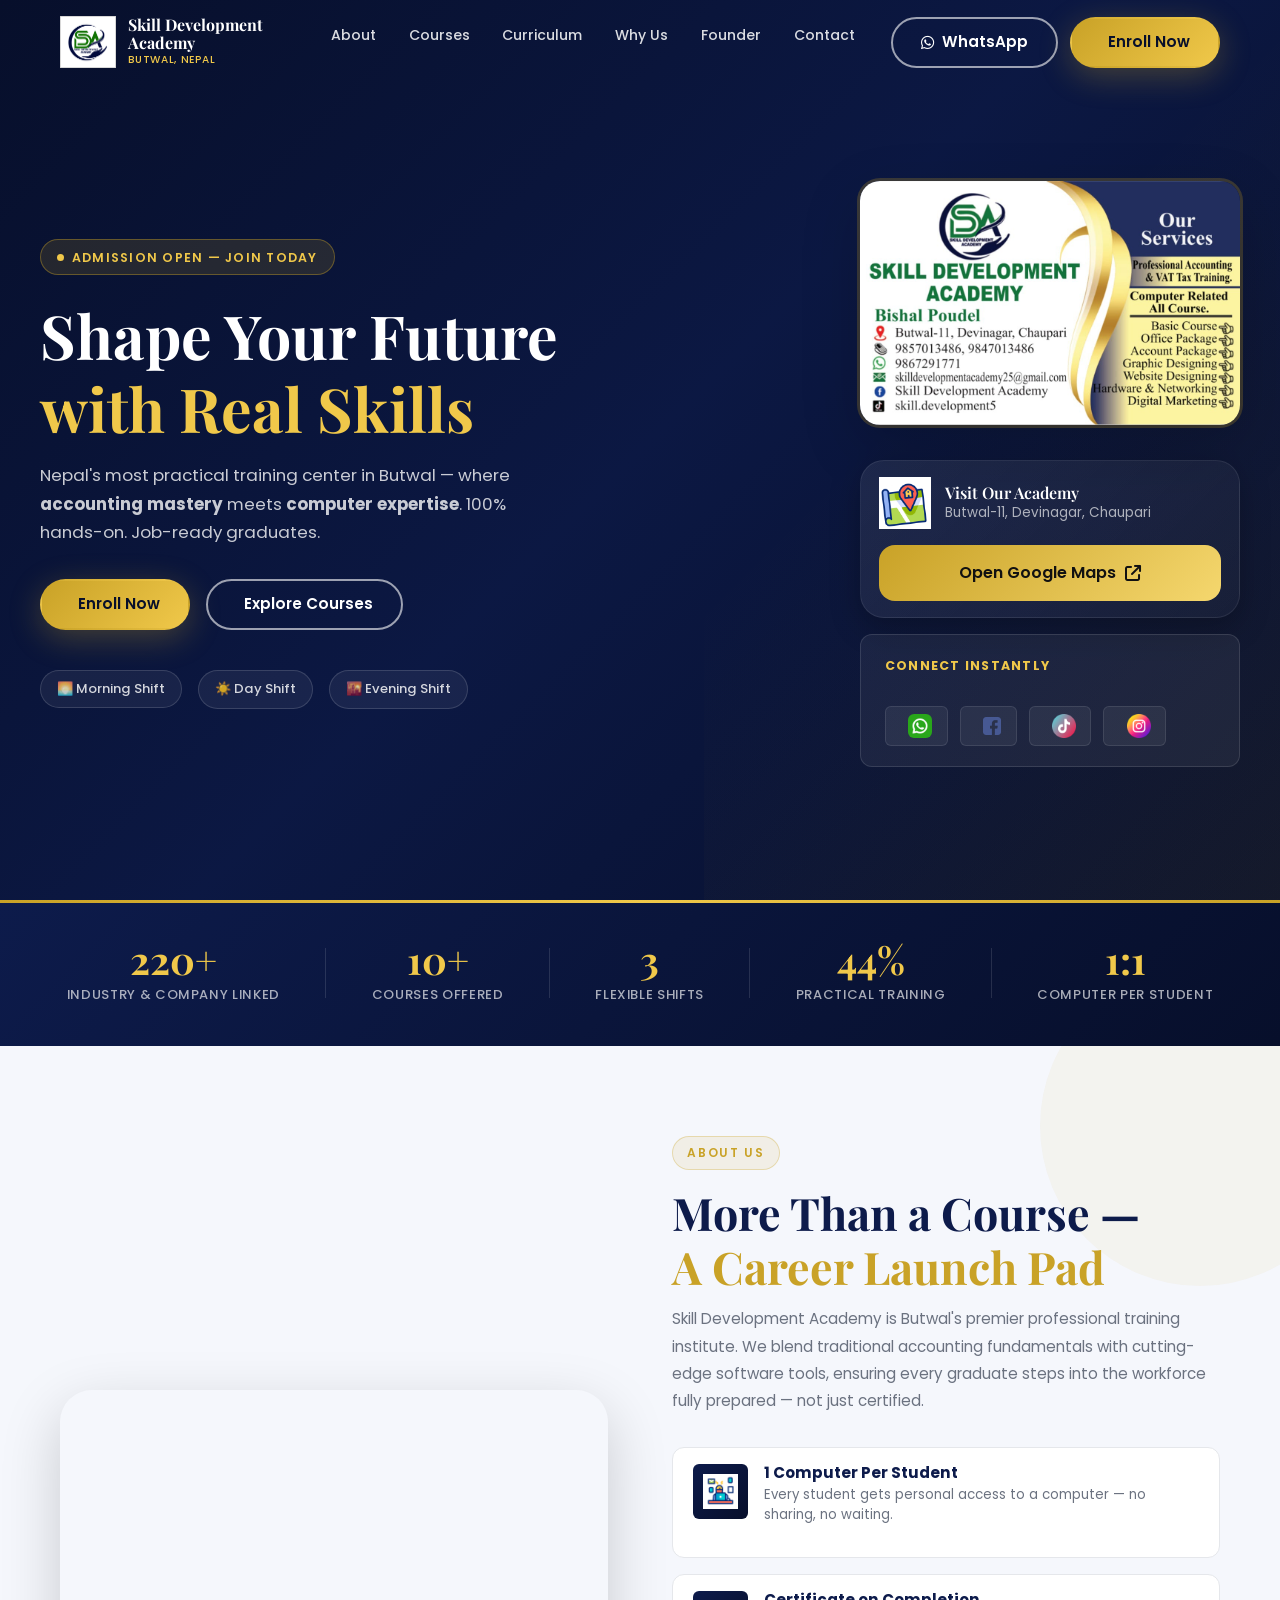
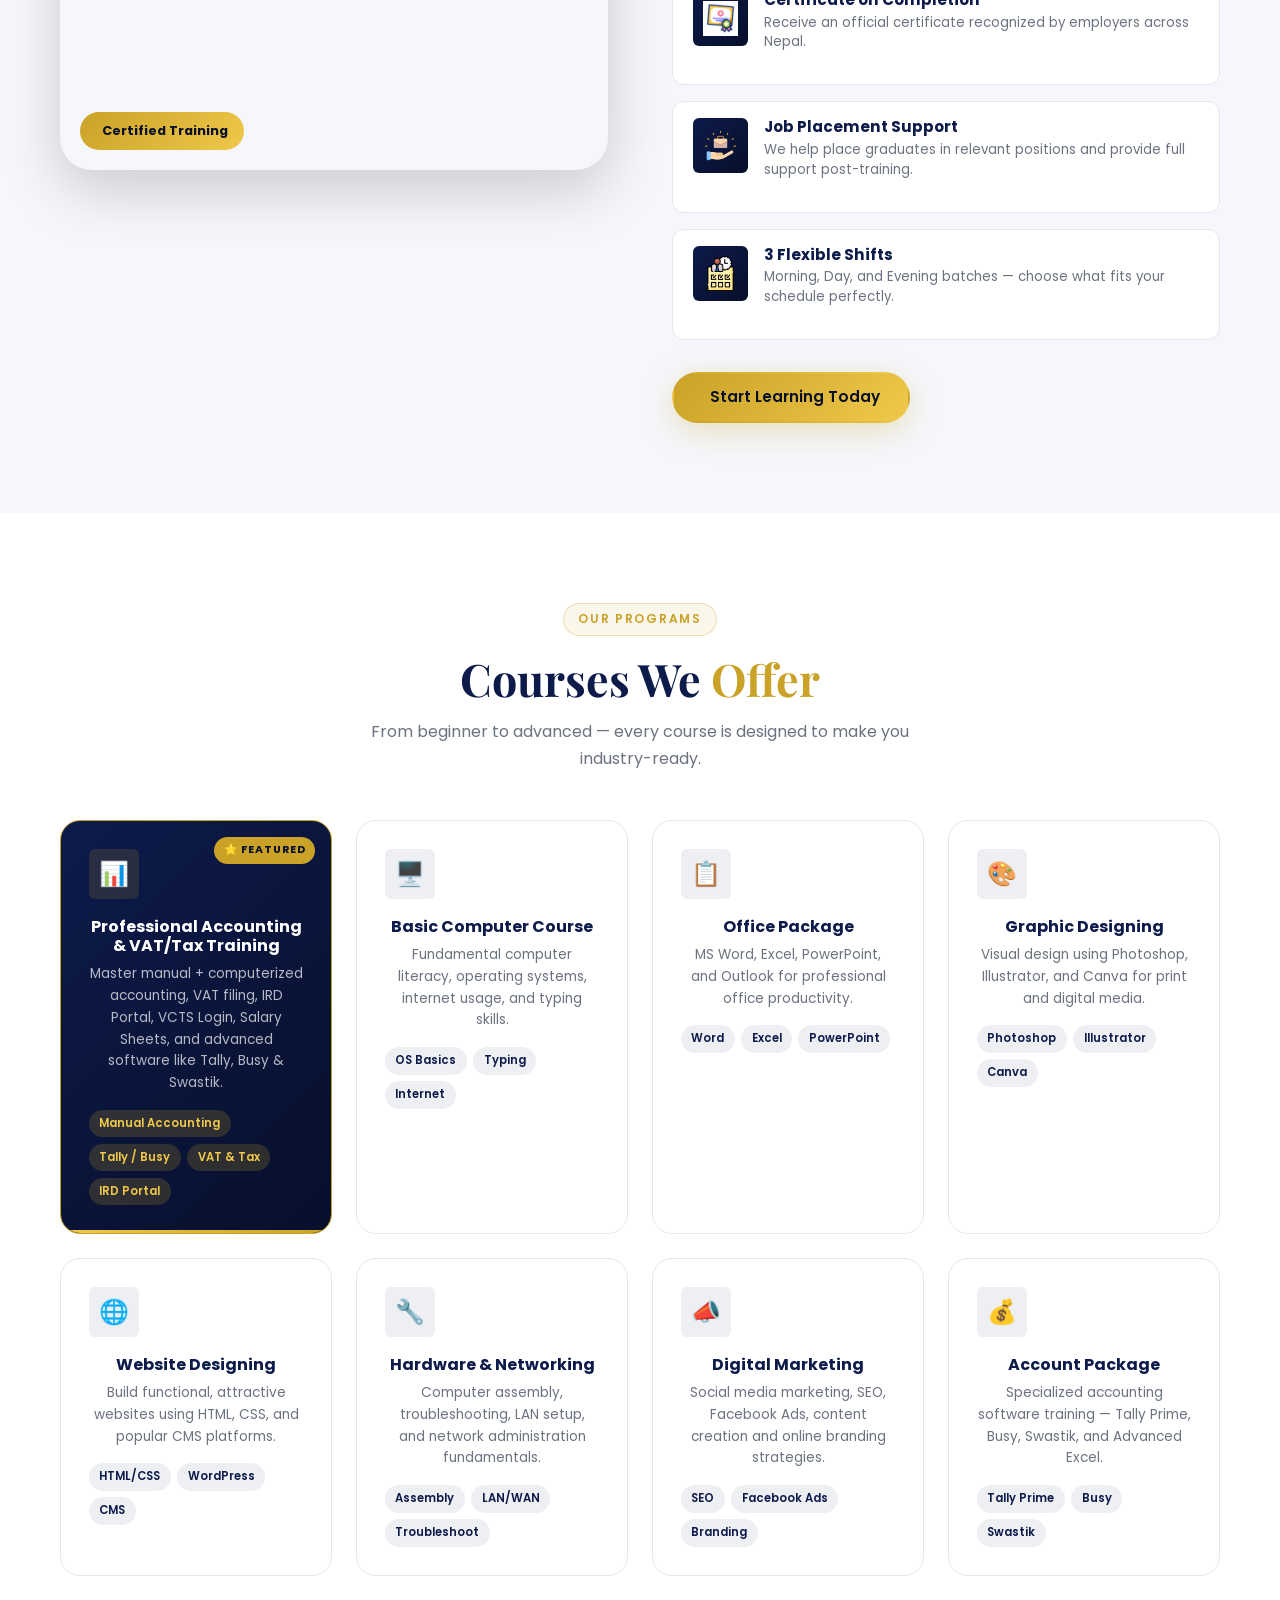
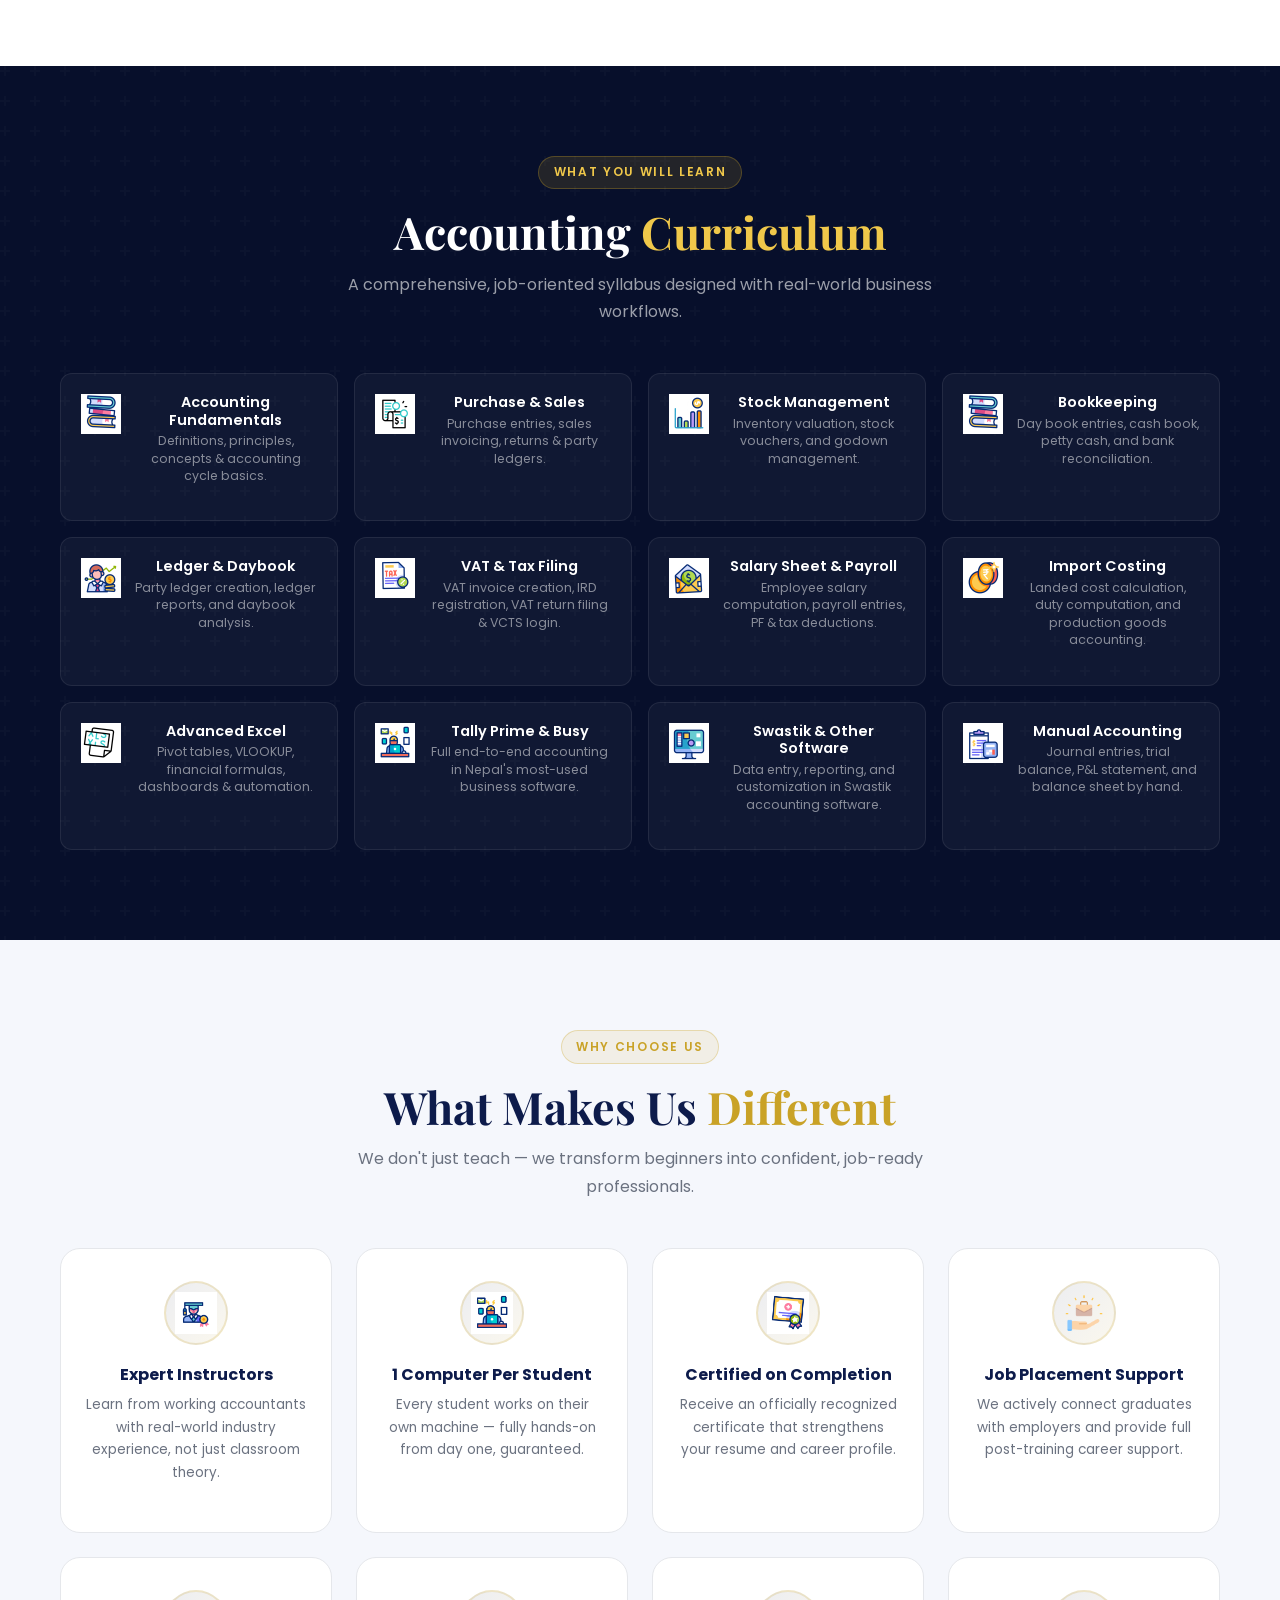
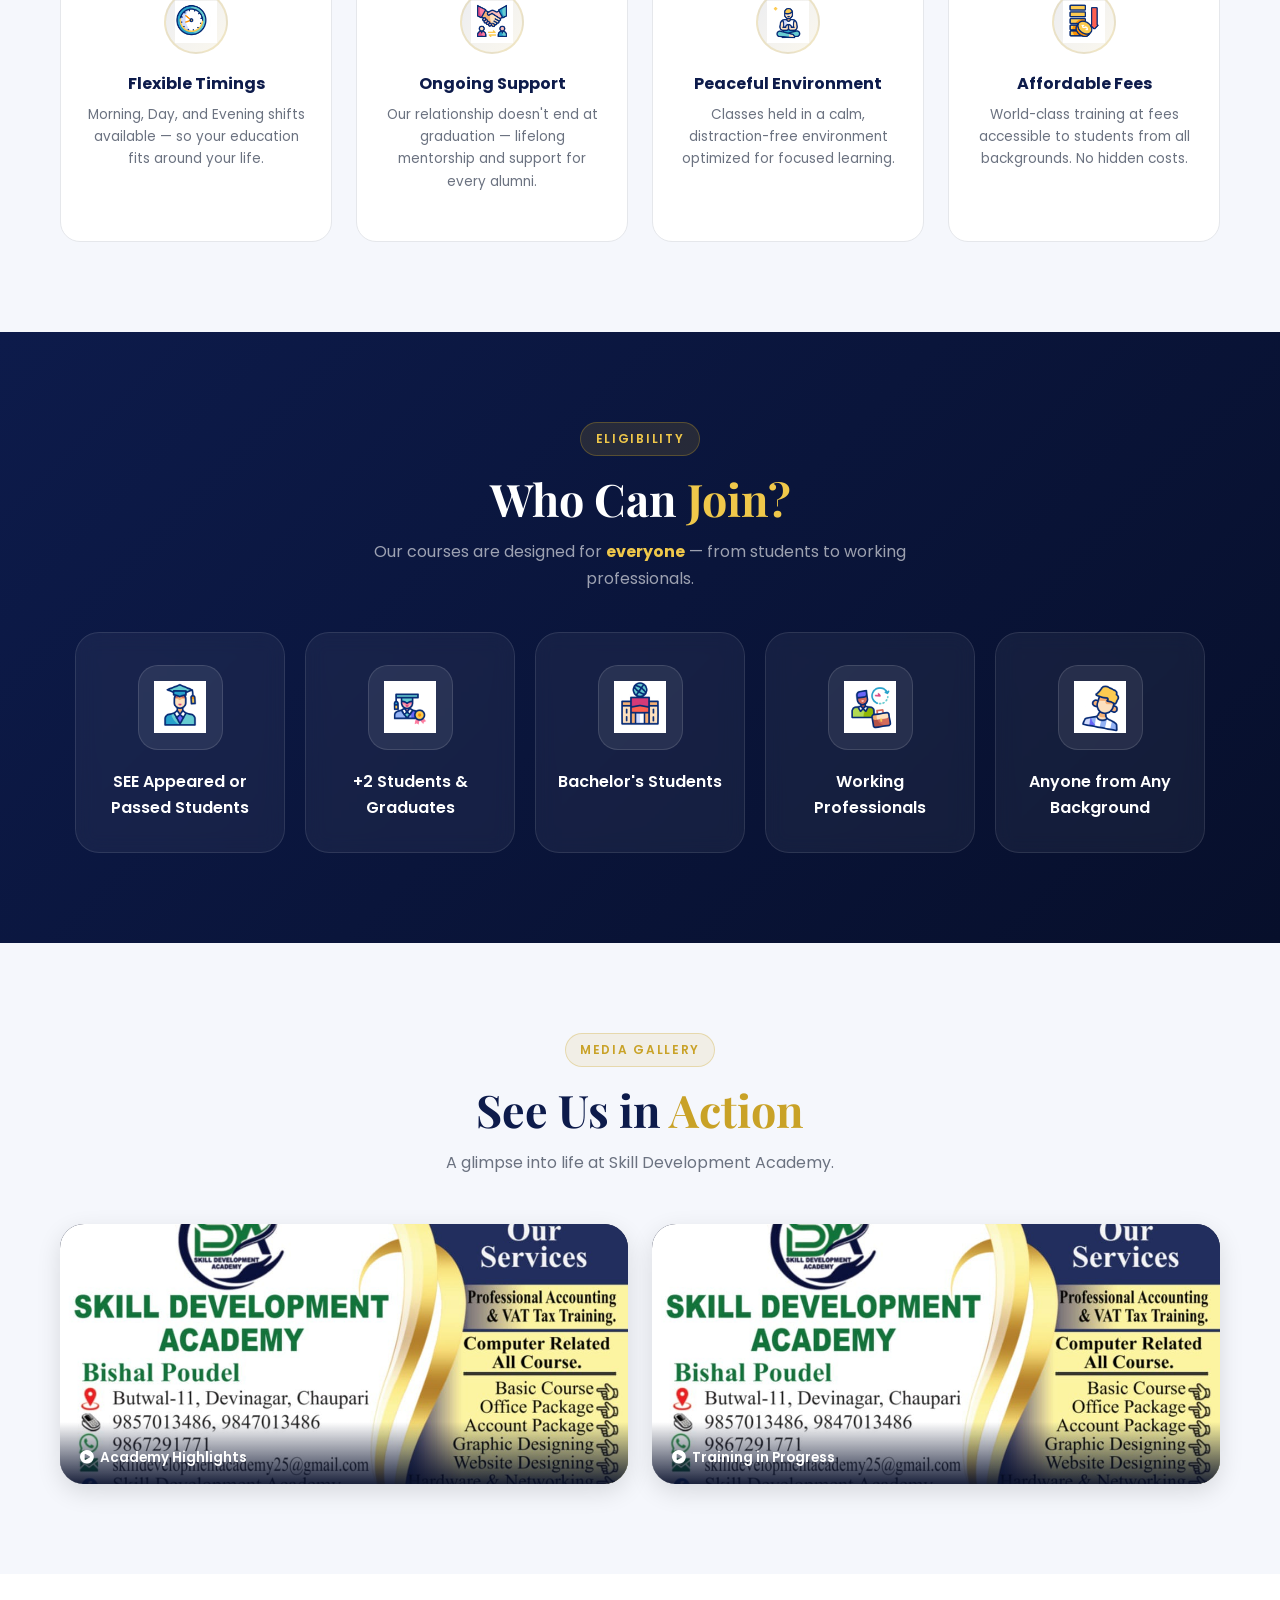
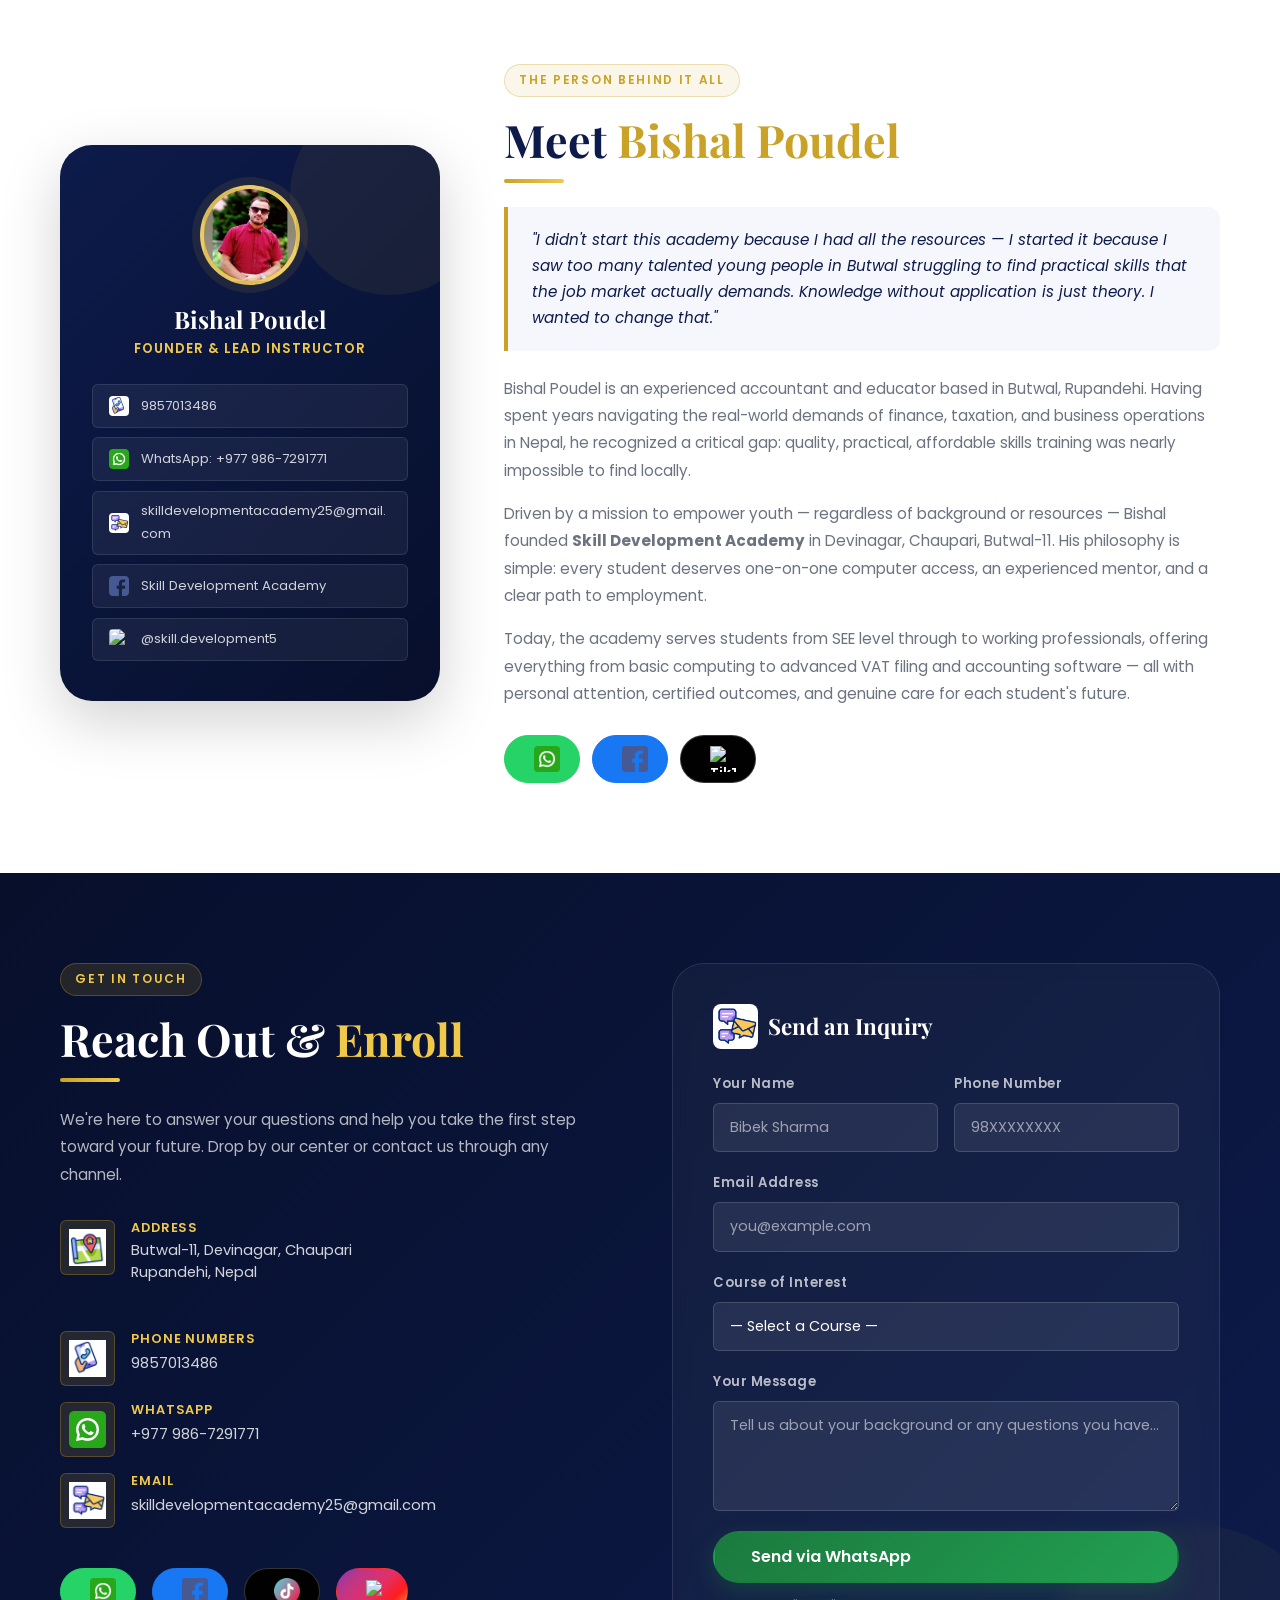
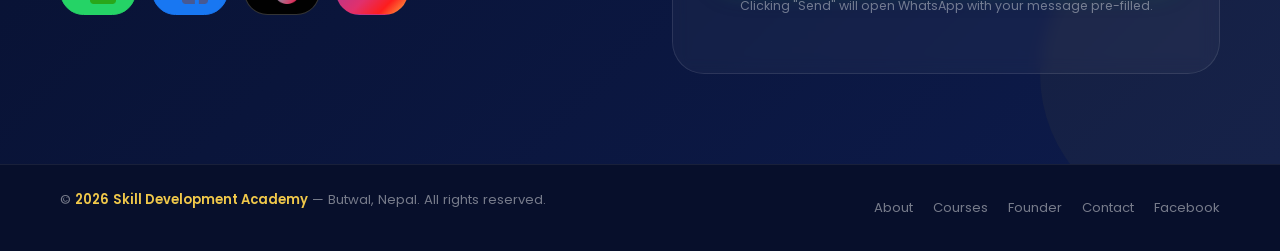
==== commit ccfda5ee: "fixed netlify homepage" ====
--- a/index.html
+++ b/index.html
@@ -170,6 +170,28 @@
                  alt="Skill Development Academy – Course Pamphlet"
                  loading="eager" />
           </div>
+          <!-- Google Map Card -->
+          <div class="hero-location-card">
+
+            <div class="location-top">
+              <div class="location-icon"><img src="/Assets/GIF/Address.gif" alt="Address"></div>
+
+              <div class="location-text">
+                <h4>Visit Our Academy</h4>
+                <p>Butwal-11, Devinagar, Chaupari</p>
+              </div>
+            </div>
+
+            <a href="https://maps.app.goo.gl/Br23VGVpuJqPQFZb6"
+              target="_blank"
+              class="location-btn">
+
+              Open Google Maps
+              <i class="fas fa-arrow-up-right-from-square"></i>
+
+            </a>
+
+          </div>
 
           <!-- Quick social contact -->
           <div class="hero-quick-contact">
@@ -180,7 +202,7 @@
                 <i class="bi bi-whatsapp" style="color:#25d366;font-size:1.1rem;"></i>
                 <img src="/Assets/GIF/whatsapp.png" alt="Whatsapp">
               </a>
-              <a href="https://www.facebook.com/profile.php?id=61586348606118"
+              <a href="https://www.facebook.com/share/1DWnaQRZPg/?mibextid=wwXIfr"
                  target="_blank" rel="noopener" class="qc-link">
                 <i class="bi bi-facebook" style="color:#1877f2;font-size:1.1rem;"></i>
                 <img src="/Assets/GIF/facebook.png" alt="Facebook" class="brand-icon">
@@ -190,9 +212,13 @@
                 <i class="bi bi-tiktok" style="font-size:1rem;"></i>
                 <img src="/Assets/GIF/Tiktok.png" alt="TikTok">
               </a>
-              <a href="mailto:skilldevelopmentacademy25@gmail.com" class="qc-link">
+              <!-- <a href="mailto:skilldevelopmentacademy25@gmail.com" class="qc-link">
                 <i class="bi bi-envelope-fill" style="color:#ea4335;font-size:1rem;"></i>
                 <img src="/Assets/GIF/Email.gif" alt="Email">
+              </a> -->
+              <a href="https://www.instagram.com/skilldevelopmentacademycenter?igsh=dmtqOXltZXA0YTZ6" target="_blank" rel="noopener" class="qc-link">
+                <i class="bi bi-instagram" style="color:#e1306c;font-size:1rem;"></i>
+                <img src="/Assets/GIF/instagram.png" alt="Instagram">
               </a>
             </div>
           </div>
@@ -214,7 +240,7 @@
 
         <div class="stat-item">
           <div class="stat-number" data-count="500">0+</div>
-          <div class="stat-label">Students Trained</div>
+          <div class="stat-label">Industry & company Linked</div>
         </div>
 
         <div class="stat-divider" aria-hidden="true"></div>
@@ -773,9 +799,9 @@
               <a href="tel:9857013486" class="founder-contact-pill">
                 <span class="icon"><img src="/Assets/GIF/Phone.gif" alt="Support"></span> 9857013486
               </a>
-              <a href="tel:9847013486" class="founder-contact-pill">
+              <!-- <a href="tel:9847013486" class="founder-contact-pill">
                 <span class="icon">📱</span> 9847013486
-              </a>
+              </a> -->
               <a href="https://wa.me/9779867291771" target="_blank" rel="noopener"
                  class="founder-contact-pill">
                 <span class="icon"><img src="/Assets/GIF/whatsapp.png" alt="Whatsapp"></span> WhatsApp: +977 986-7291771
@@ -783,7 +809,7 @@
               <a href="mailto:skilldevelopmentacademy25@gmail.com" class="founder-contact-pill">
                 <span class="icon"><img src="/Assets/GIF/Email.gif" alt="Email"></span> skilldevelopmentacademy25@gmail.com
               </a>
-              <a href="https://www.facebook.com/profile.php?id=61586348606118"
+              <a href="https://www.facebook.com/share/1DWnaQRZPg/?mibextid=wwXIfr"
                  target="_blank" rel="noopener" class="founder-contact-pill">
                 <span class="icon"><img src="/Assets/GIF/facebook.png" alt="Facebook"></span> Skill Development Academy
               </a>
@@ -836,7 +862,7 @@
                class="social-btn whatsapp">
               <i class="bi bi-whatsapp"></i> <img src="/Assets/GIF/whatsapp.png" alt="Whatsapp">
             </a>
-            <a href="https://www.facebook.com/profile.php?id=61586348606118"
+            <a href="https://www.facebook.com/share/1DWnaQRZPg/?mibextid=wwXIfr"
                target="_blank" rel="noopener" class="social-btn facebook">
               <i class="bi bi-facebook"></i> <img src="/Assets/GIF/facebook.png" alt="Facebook">
             </a>
@@ -889,7 +915,7 @@
               <div class="contact-item-body">
                 <h4>Phone Numbers</h4>
                 <a href="tel:9857013486">9857013486</a><br>
-                <a href="tel:9847013486">9847013486</a>
+                <!-- <a href="tel:9847013486">9847013486</a> -->
               </div>
             </div>
 
@@ -920,7 +946,7 @@
                class="social-btn whatsapp">
               <i class="bi bi-whatsapp"></i> <img src="/Assets/GIF/whatsapp.png" alt="Whatsapp">
             </a>
-            <a href="https://www.facebook.com/profile.php?id=61586348606118"
+            <a href="https://www.facebook.com/bishal.poudel.9461"
                target="_blank" rel="noopener" class="social-btn facebook">
               <i class="bi bi-facebook"></i> <img src="/Assets/GIF/facebook.png" alt="Facebook" class="brand-icon">
             </a>
@@ -928,6 +954,10 @@
                target="_blank" rel="noopener" class="social-btn tiktok">
               <i class="bi bi-tiktok"></i> <img src="/Assets/GIF/Tiktok.png" alt="TikTok">
             </a>
+            <a href="https://www.instagram.com/skilldevelopmentacademycenter?igsh=dmtqOXltZXA0YTZ6"
+               target="_blank" rel="noopener" class="social-btn instagram" >
+              <i class="bi bi-instagram"></i> <img src="/Assets/GIF/Instagram.png" alt="Instagram">
+            </a>
           </div>
         </div>
 
@@ -938,7 +968,7 @@
           <div class="form-row">
             <div class="form-group">
               <label for="fname">Your Name</label>
-              <input id="fname" type="text" class="form-control" placeholder="Ramesh Sharma" required />
+              <input id="fname" type="text" class="form-control" placeholder="Bibek Sharma" required />
             </div>
             <div class="form-group">
               <label for="fphone">Phone Number</label>
@@ -957,12 +987,12 @@
               <option value="">— Select a Course —</option>
               <option>Professional Accounting & VAT/Tax Training</option>
               <option>Basic Computer Course</option>
+              <option>Account Package</option>
               <option>Office Package</option>
               <option>Graphic Designing</option>
               <option>Website Designing</option>
               <option>Hardware & Networking</option>
               <option>Digital Marketing</option>
-              <option>Account Package</option>
             </select>
           </div>
 
@@ -1247,6 +1277,50 @@
 });
 
 </script>
+<script>
+document.addEventListener('contextmenu', e => e.preventDefault());
+</script>
+<script>
+document.addEventListener('keydown', function(e) {
+
+  // F12
+  if (e.key === 'F12') {
+    e.preventDefault();
+  }
+
+  // Ctrl+Shift+I
+  if (e.ctrlKey && e.shiftKey && e.key === 'I') {
+    e.preventDefault();
+  }
+
+  // Ctrl+Shift+J
+  if (e.ctrlKey && e.shiftKey && e.key === 'J') {
+    e.preventDefault();
+  }
+
+  // Ctrl+U
+  if (e.ctrlKey && e.key === 'u') {
+    e.preventDefault();
+  }
+
+});
+</script>
+<script>
+
+setInterval(() => {
+
+  if (
+    window.outerWidth - window.innerWidth > 160 ||
+    window.outerHeight - window.innerHeight > 160
+  ) {
+
+    alert("Developer tools detected");
+
+  }
+
+}, 2000);
+
+</script>
 
 </body>
 </html>
--- a/pages/style.css
+++ b/pages/style.css
@@ -1407,7 +1407,22 @@
 
 .social-btn.tiktok { background: #010101; border-color: rgba(255,255,255,.2); }
 .social-btn.tiktok:hover { background: #2b2b2b; }
-
+.social-btn.instagram img{
+    width:22px;
+    height:22px;
+    object-fit:contain;
+    
+}
+.social-btn.instagram{
+    background: linear-gradient(
+        135deg,
+        #833AB4,
+        #C13584,
+        #E1306C,
+        #FD1D1D,
+        #FCAF45
+    );
+}
 /* ============================================================
    15. FOOTER
    ============================================================ */
@@ -1985,4 +2000,114 @@
         height: 42px;
     }
 
+}
+
+/* ===============================
+   PREMIUM HERO LOCATION CARD
+================================ */
+
+.hero-location-card{
+    margin-top:1.2rem;
+    width:100%;
+    padding:1rem 1.1rem;
+
+    border-radius:24px;
+
+    background:
+    linear-gradient(
+      135deg,
+      rgba(255,255,255,.08),
+      rgba(255,255,255,.03)
+    );
+
+    border:1px solid rgba(255,255,255,.08);
+
+    backdrop-filter:blur(14px);
+
+    box-shadow:
+    0 10px 30px rgba(0,0,0,.25);
+
+    transition:.35s ease;
+}
+
+.hero-location-card:hover{
+    transform:translateY(-4px);
+    border-color:rgba(201,162,39,.4);
+}
+
+.location-top{
+    display:flex;
+    align-items:center;
+    gap:.9rem;
+    margin-bottom:1rem;
+}
+
+.location-icon{
+    width:52px;
+    height:52px;
+
+    border-radius:16px;
+
+    display:flex;
+    align-items:center;
+    justify-content:center;
+
+    font-size:1.4rem;
+
+    background:
+    linear-gradient(
+      135deg,
+      #c9a227,
+      #f5d76e
+    );
+
+    color:#111;
+
+    flex-shrink:0;
+}
+
+.location-text h4{
+    color:#fff;
+    font-size:1rem;
+    margin:0;
+    font-weight:600;
+}
+
+.location-text p{
+    margin:0;
+    color:rgba(255,255,255,.65);
+    font-size:.84rem;
+    line-height:1.5;
+}
+
+.location-btn{
+    width:100%;
+
+    display:flex;
+    align-items:center;
+    justify-content:center;
+    gap:.55rem;
+
+    padding:.9rem 1rem;
+
+    border-radius:16px;
+
+    text-decoration:none;
+
+    background:
+    linear-gradient(
+      135deg,
+      #c9a227,
+      #f5d76e
+    );
+
+    color:#111;
+    font-weight:600;
+
+    transition:.3s ease;
+}
+
+.location-btn:hover{
+    transform:translateY(-2px);
+    color:#000;
 }
